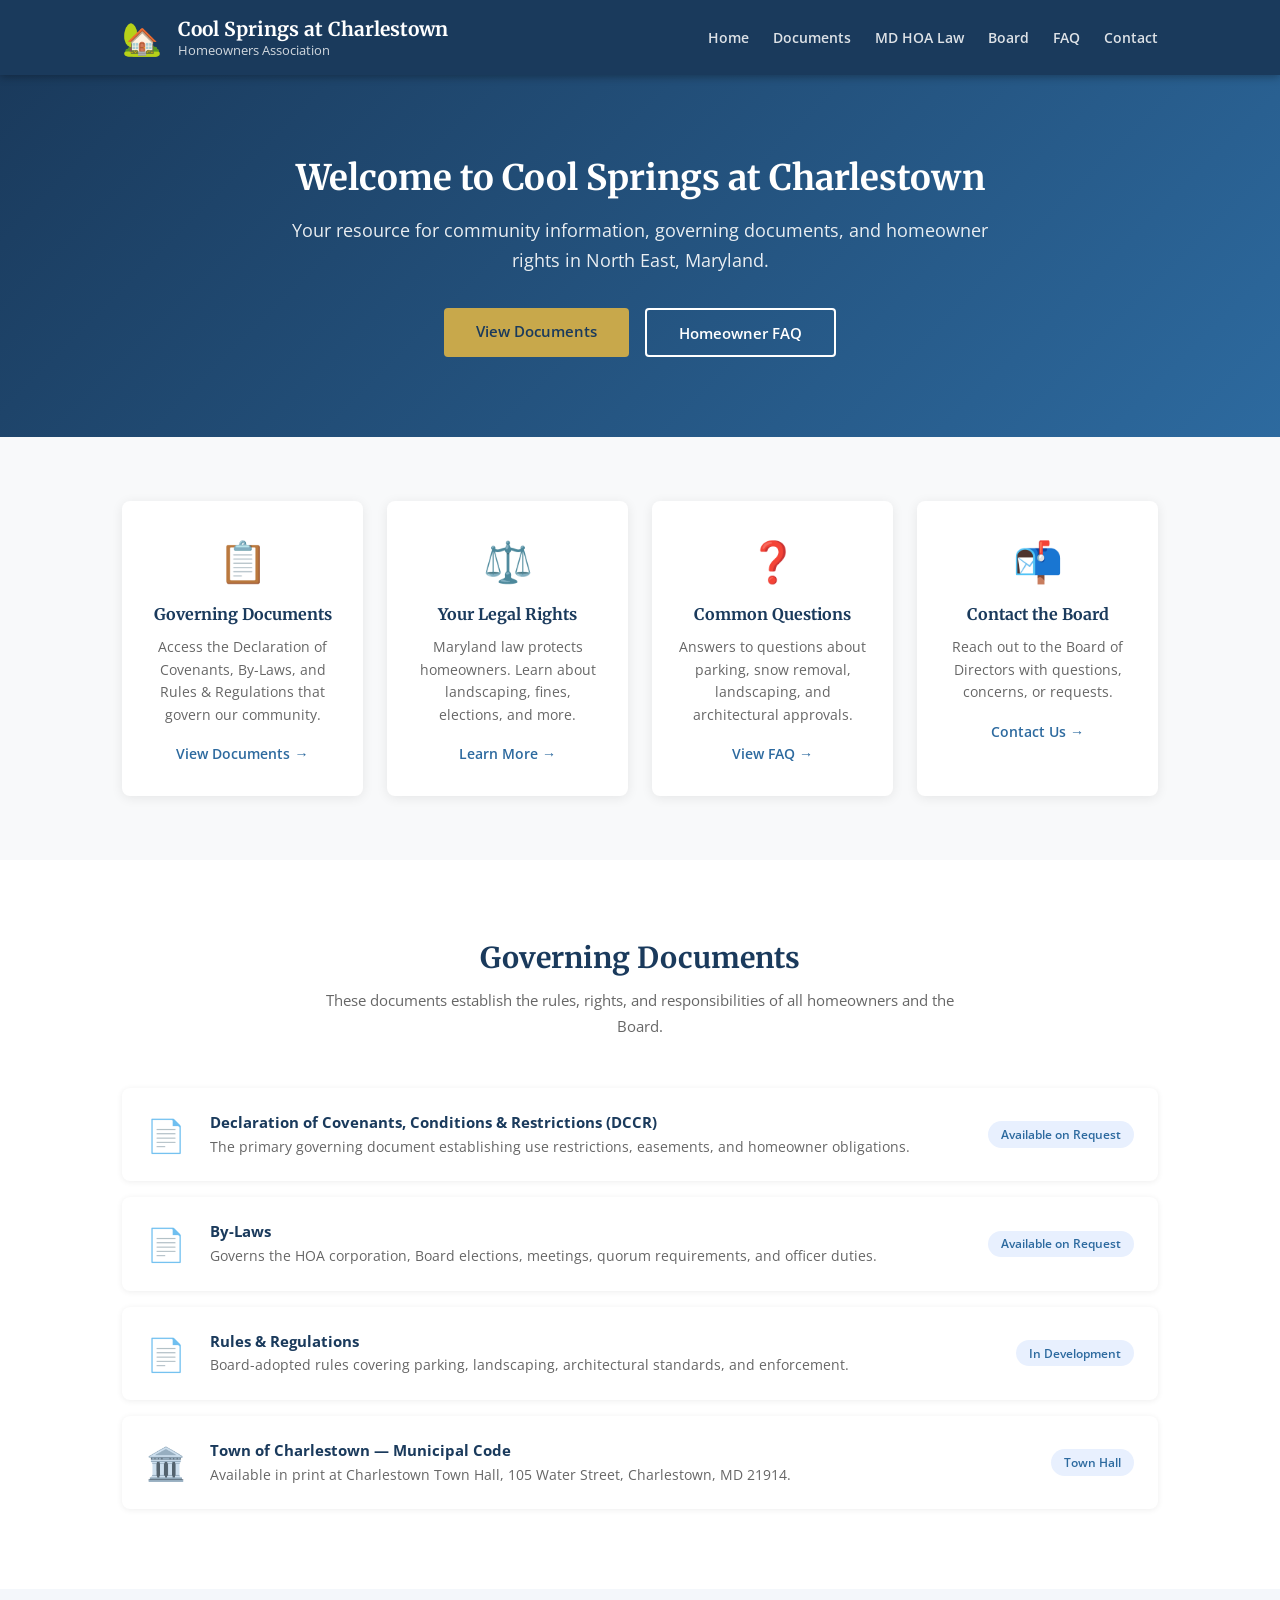
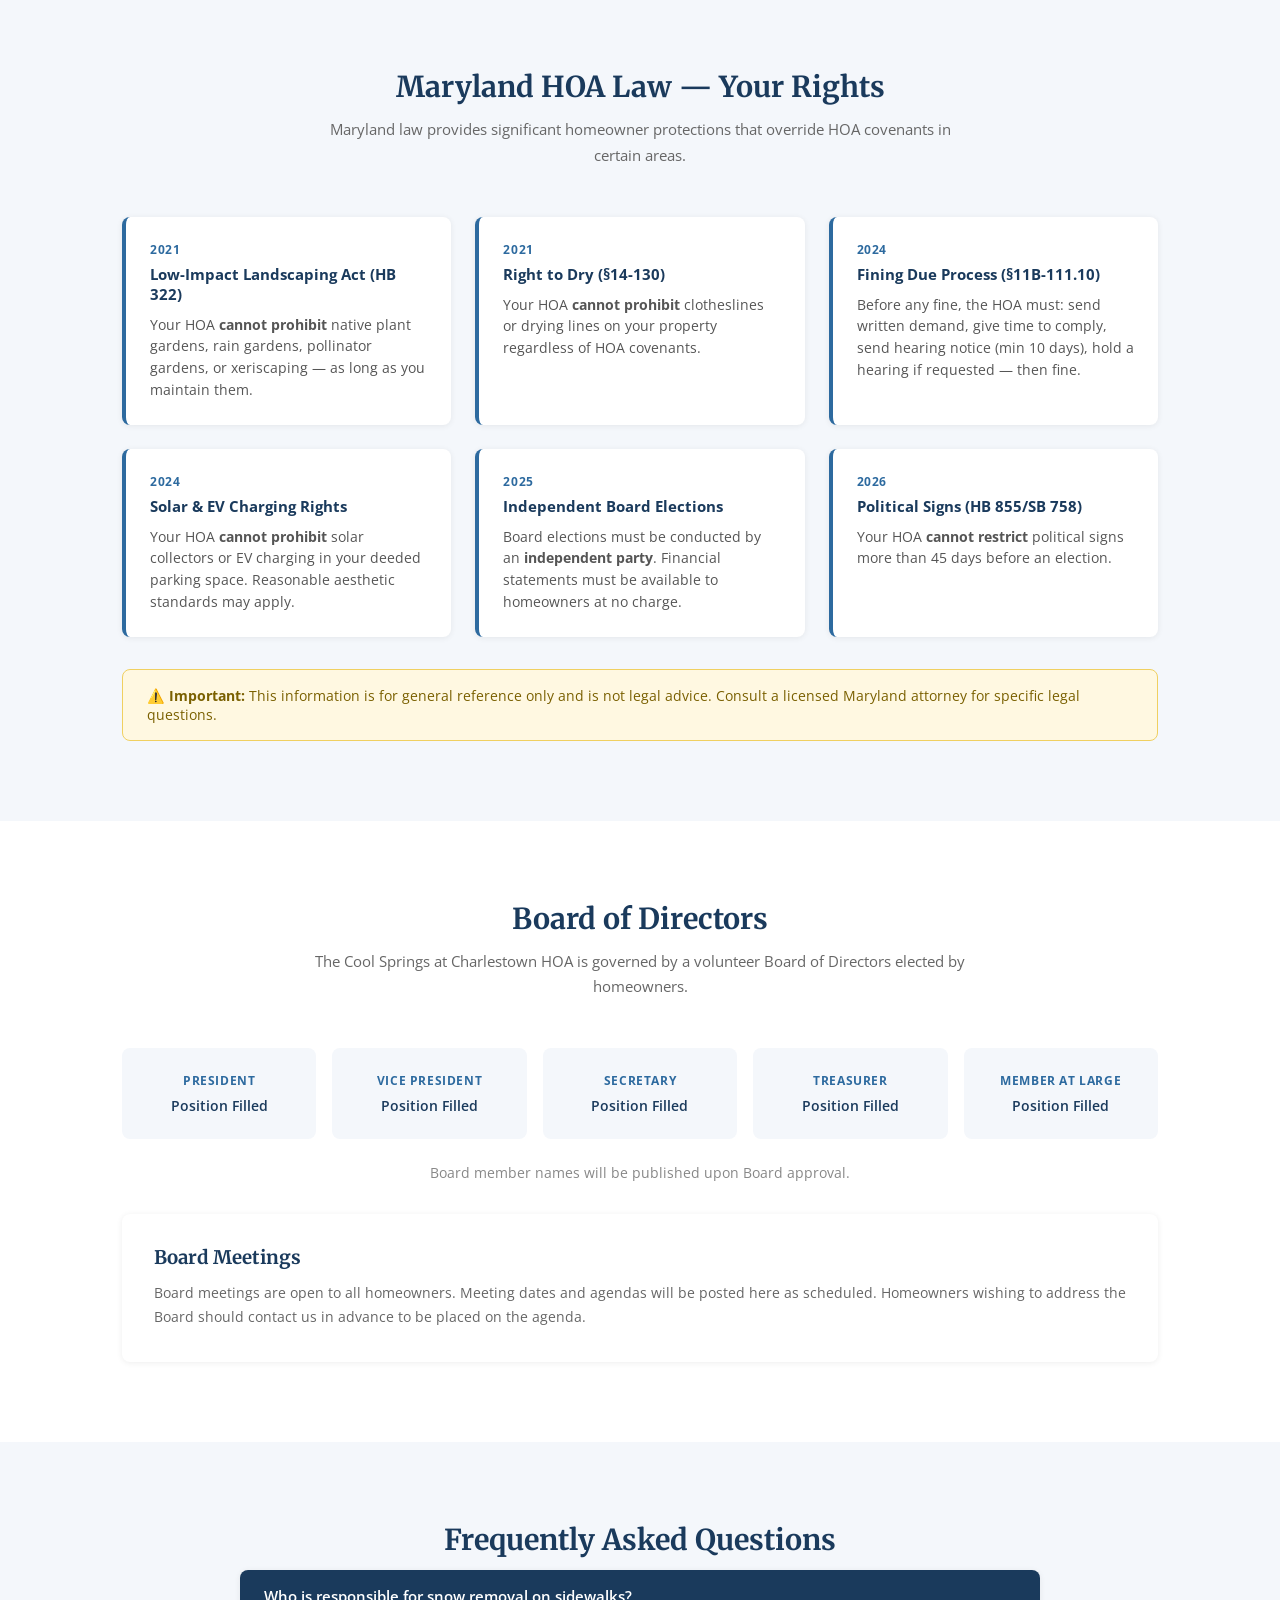
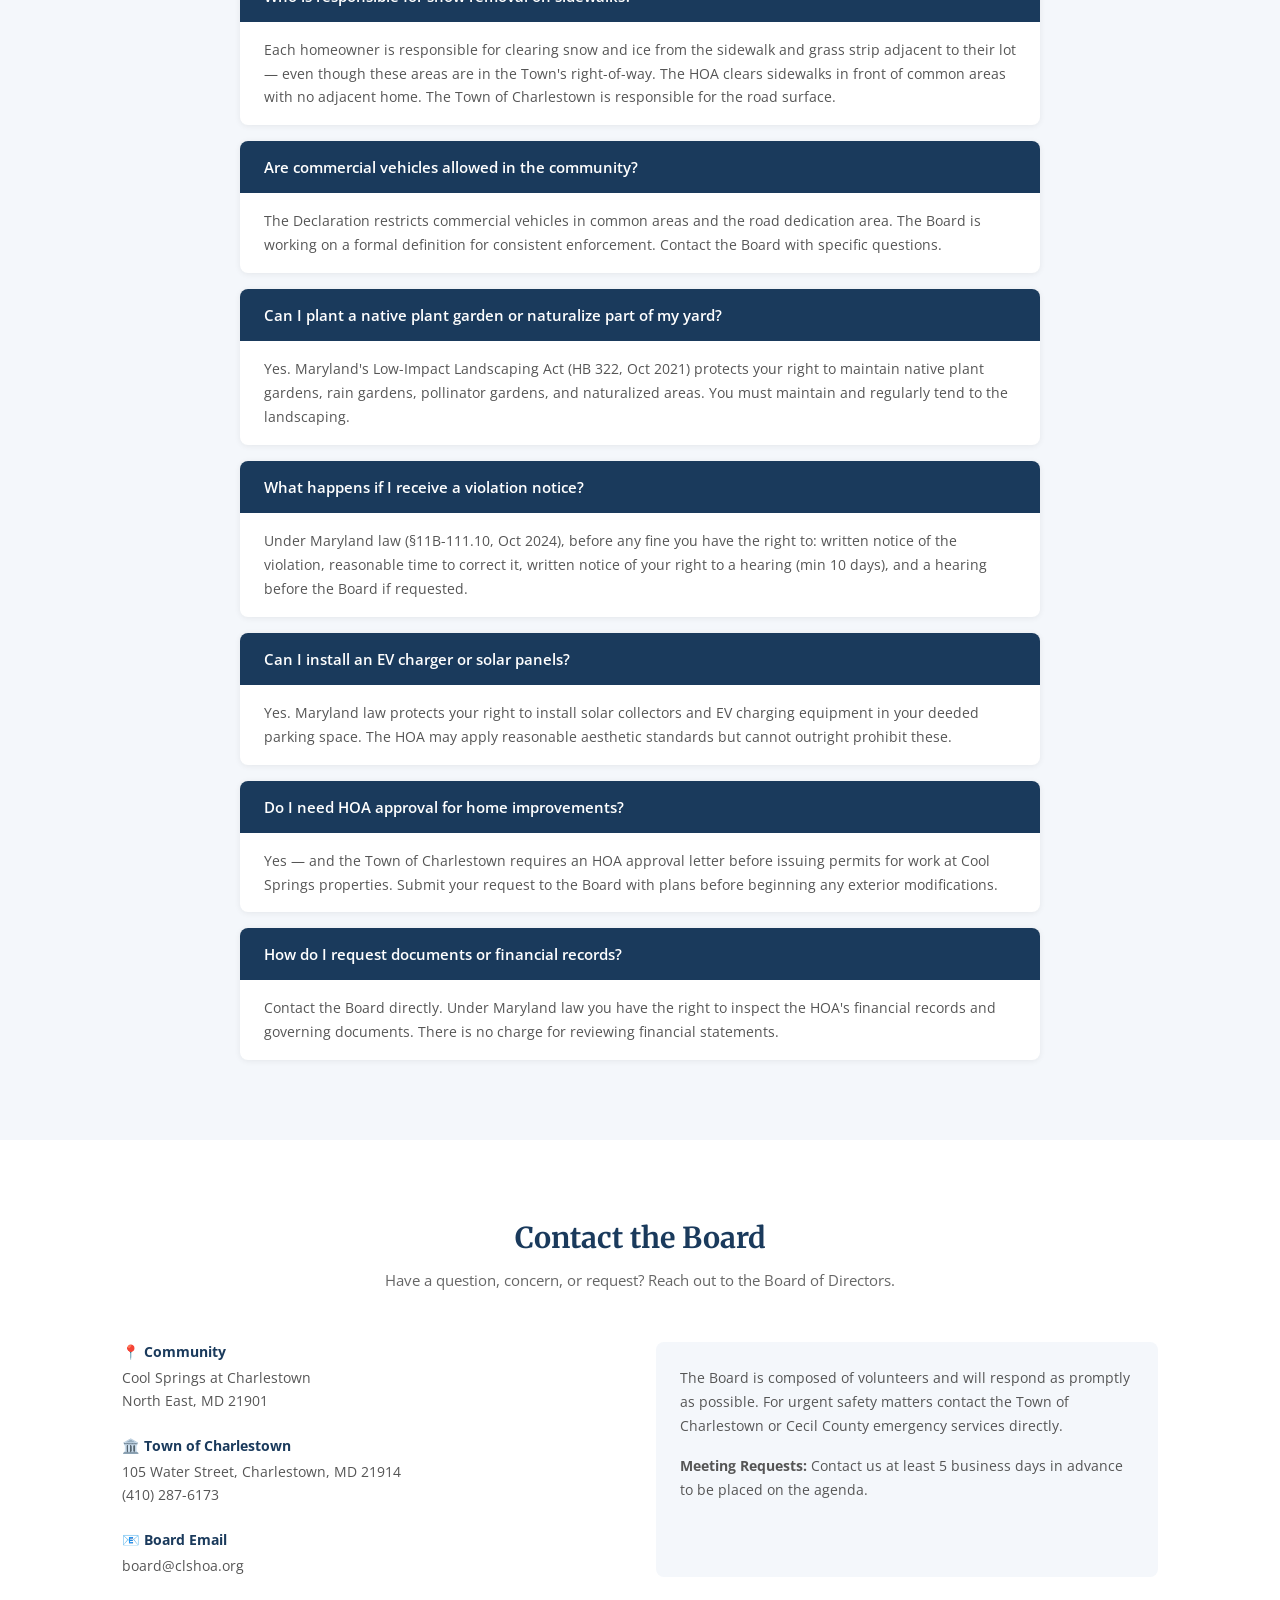
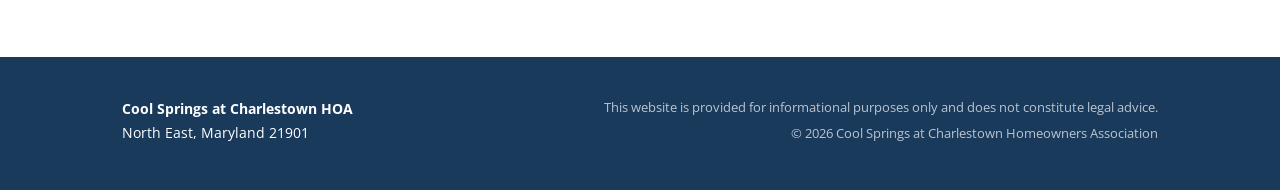
==== index.html @ 8034b33f "Initial site build — Cool Springs HOA" ====
<!DOCTYPE html>
<html lang="en">
<head>
  <meta charset="UTF-8">
  <meta name="viewport" content="width=device-width, initial-scale=1.0">
  <title>Cool Springs at Charlestown HOA</title>
  <link rel="stylesheet" href="style.css">
  <link href="https://fonts.googleapis.com/css2?family=Merriweather:wght@300;400;700&family=Open+Sans:wght@300;400;600&display=swap" rel="stylesheet">
</head>
<body>
<header>
  <div class="header-inner">
    <div class="logo-block">
      <div class="logo-icon">🏡</div>
      <div class="logo-text">
        <h1>Cool Springs at Charlestown</h1>
        <p>Homeowners Association</p>
      </div>
    </div>
    <nav>
      <a href="#home">Home</a>
      <a href="#documents">Documents</a>
      <a href="#laws">MD HOA Law</a>
      <a href="#board">Board</a>
      <a href="#faq">FAQ</a>
      <a href="#contact">Contact</a>
    </nav>
  </div>
</header>
<section class="hero" id="home">
  <div class="hero-inner">
    <h2>Welcome to Cool Springs at Charlestown</h2>
    <p>Your resource for community information, governing documents, and homeowner rights in North East, Maryland.</p>
    <div class="hero-buttons">
      <a href="#documents" class="btn btn-primary">View Documents</a>
      <a href="#faq" class="btn btn-secondary">Homeowner FAQ</a>
    </div>
  </div>
</section>
<section class="cards-section">
  <div class="container">
    <div class="cards-grid">
      <div class="card">
        <div class="card-icon">📋</div>
        <h3>Governing Documents</h3>
        <p>Access the Declaration of Covenants, By-Laws, and Rules &amp; Regulations that govern our community.</p>
        <a href="#documents" class="card-link">View Documents →</a>
      </div>
      <div class="card">
        <div class="card-icon">⚖️</div>
        <h3>Your Legal Rights</h3>
        <p>Maryland law protects homeowners. Learn about landscaping, fines, elections, and more.</p>
        <a href="#laws" class="card-link">Learn More →</a>
      </div>
      <div class="card">
        <div class="card-icon">❓</div>
        <h3>Common Questions</h3>
        <p>Answers to questions about parking, snow removal, landscaping, and architectural approvals.</p>
        <a href="#faq" class="card-link">View FAQ →</a>
      </div>
      <div class="card">
        <div class="card-icon">📬</div>
        <h3>Contact the Board</h3>
        <p>Reach out to the Board of Directors with questions, concerns, or requests.</p>
        <a href="#contact" class="card-link">Contact Us →</a>
      </div>
    </div>
  </div>
</section>
<section class="section" id="documents">
  <div class="container">
    <h2 class="section-title">Governing Documents</h2>
    <p class="section-sub">These documents establish the rules, rights, and responsibilities of all homeowners and the Board.</p>
    <div class="doc-list">
      <div class="doc-item">
        <div class="doc-icon">📄</div>
        <div class="doc-info">
          <h4>Declaration of Covenants, Conditions &amp; Restrictions (DCCR)</h4>
          <p>The primary governing document establishing use restrictions, easements, and homeowner obligations.</p>
        </div>
        <span class="doc-badge">Available on Request</span>
      </div>
      <div class="doc-item">
        <div class="doc-icon">📄</div>
        <div class="doc-info">
          <h4>By-Laws</h4>
          <p>Governs the HOA corporation, Board elections, meetings, quorum requirements, and officer duties.</p>
        </div>
        <span class="doc-badge">Available on Request</span>
      </div>
      <div class="doc-item">
        <div class="doc-icon">📄</div>
        <div class="doc-info">
          <h4>Rules &amp; Regulations</h4>
          <p>Board-adopted rules covering parking, landscaping, architectural standards, and enforcement.</p>
        </div>
        <span class="doc-badge">In Development</span>
      </div>
      <div class="doc-item">
        <div class="doc-icon">🏛️</div>
        <div class="doc-info">
          <h4>Town of Charlestown — Municipal Code</h4>
          <p>Available in print at Charlestown Town Hall, 105 Water Street, Charlestown, MD 21914.</p>
        </div>
        <span class="doc-badge">Town Hall</span>
      </div>
    </div>
  </div>
</section>
<section class="section section-alt" id="laws">
  <div class="container">
    <h2 class="section-title">Maryland HOA Law — Your Rights</h2>
    <p class="section-sub">Maryland law provides significant homeowner protections that override HOA covenants in certain areas.</p>
    <div class="law-grid">
      <div class="law-card"><div class="law-year">2021</div><h4>Low-Impact Landscaping Act (HB 322)</h4><p>Your HOA <strong>cannot prohibit</strong> native plant gardens, rain gardens, pollinator gardens, or xeriscaping — as long as you maintain them.</p></div>
      <div class="law-card"><div class="law-year">2021</div><h4>Right to Dry (§14-130)</h4><p>Your HOA <strong>cannot prohibit</strong> clotheslines or drying lines on your property regardless of HOA covenants.</p></div>
      <div class="law-card"><div class="law-year">2024</div><h4>Fining Due Process (§11B-111.10)</h4><p>Before any fine, the HOA must: send written demand, give time to comply, send hearing notice (min 10 days), hold a hearing if requested — then fine.</p></div>
      <div class="law-card"><div class="law-year">2024</div><h4>Solar &amp; EV Charging Rights</h4><p>Your HOA <strong>cannot prohibit</strong> solar collectors or EV charging in your deeded parking space. Reasonable aesthetic standards may apply.</p></div>
      <div class="law-card"><div class="law-year">2025</div><h4>Independent Board Elections</h4><p>Board elections must be conducted by an <strong>independent party</strong>. Financial statements must be available to homeowners at no charge.</p></div>
      <div class="law-card"><div class="law-year">2026</div><h4>Political Signs (HB 855/SB 758)</h4><p>Your HOA <strong>cannot restrict</strong> political signs more than 45 days before an election.</p></div>
    </div>
    <div class="law-notice"><strong>⚠️ Important:</strong> This information is for general reference only and is not legal advice. Consult a licensed Maryland attorney for specific legal questions.</div>
  </div>
</section>
<section class="section" id="board">
  <div class="container">
    <h2 class="section-title">Board of Directors</h2>
    <p class="section-sub">The Cool Springs at Charlestown HOA is governed by a volunteer Board of Directors elected by homeowners.</p>
    <div class="board-grid">
      <div class="board-card"><div class="board-role">President</div><div class="board-name">Position Filled</div></div>
      <div class="board-card"><div class="board-role">Vice President</div><div class="board-name">Position Filled</div></div>
      <div class="board-card"><div class="board-role">Secretary</div><div class="board-name">Position Filled</div></div>
      <div class="board-card"><div class="board-role">Treasurer</div><div class="board-name">Position Filled</div></div>
      <div class="board-card"><div class="board-role">Member at Large</div><div class="board-name">Position Filled</div></div>
    </div>
    <p style="text-align:center;margin-top:1.5rem;color:#888;font-size:0.9rem;">Board member names will be published upon Board approval.</p>
    <div class="meetings-block">
      <h3>Board Meetings</h3>
      <p>Board meetings are open to all homeowners. Meeting dates and agendas will be posted here as scheduled. Homeowners wishing to address the Board should contact us in advance to be placed on the agenda.</p>
    </div>
  </div>
</section>
<section class="section section-alt" id="faq">
  <div class="container">
    <h2 class="section-title">Frequently Asked Questions</h2>
    <div class="faq-list">
      <div class="faq-item"><div class="faq-q">Who is responsible for snow removal on sidewalks?</div><div class="faq-a">Each homeowner is responsible for clearing snow and ice from the sidewalk and grass strip adjacent to their lot — even though these areas are in the Town's right-of-way. The HOA clears sidewalks in front of common areas with no adjacent home. The Town of Charlestown is responsible for the road surface.</div></div>
      <div class="faq-item"><div class="faq-q">Are commercial vehicles allowed in the community?</div><div class="faq-a">The Declaration restricts commercial vehicles in common areas and the road dedication area. The Board is working on a formal definition for consistent enforcement. Contact the Board with specific questions.</div></div>
      <div class="faq-item"><div class="faq-q">Can I plant a native plant garden or naturalize part of my yard?</div><div class="faq-a">Yes. Maryland's Low-Impact Landscaping Act (HB 322, Oct 2021) protects your right to maintain native plant gardens, rain gardens, pollinator gardens, and naturalized areas. You must maintain and regularly tend to the landscaping.</div></div>
      <div class="faq-item"><div class="faq-q">What happens if I receive a violation notice?</div><div class="faq-a">Under Maryland law (§11B-111.10, Oct 2024), before any fine you have the right to: written notice of the violation, reasonable time to correct it, written notice of your right to a hearing (min 10 days), and a hearing before the Board if requested.</div></div>
      <div class="faq-item"><div class="faq-q">Can I install an EV charger or solar panels?</div><div class="faq-a">Yes. Maryland law protects your right to install solar collectors and EV charging equipment in your deeded parking space. The HOA may apply reasonable aesthetic standards but cannot outright prohibit these.</div></div>
      <div class="faq-item"><div class="faq-q">Do I need HOA approval for home improvements?</div><div class="faq-a">Yes — and the Town of Charlestown requires an HOA approval letter before issuing permits for work at Cool Springs properties. Submit your request to the Board with plans before beginning any exterior modifications.</div></div>
      <div class="faq-item"><div class="faq-q">How do I request documents or financial records?</div><div class="faq-a">Contact the Board directly. Under Maryland law you have the right to inspect the HOA's financial records and governing documents. There is no charge for reviewing financial statements.</div></div>
    </div>
  </div>
</section>
<section class="section" id="contact">
  <div class="container">
    <h2 class="section-title">Contact the Board</h2>
    <p class="section-sub">Have a question, concern, or request? Reach out to the Board of Directors.</p>
    <div class="contact-block">
      <div class="contact-info">
        <div class="contact-item"><span class="contact-label">📍 Community</span><span>Cool Springs at Charlestown<br>North East, MD 21901</span></div>
        <div class="contact-item"><span class="contact-label">🏛️ Town of Charlestown</span><span>105 Water Street, Charlestown, MD 21914<br>(410) 287-6173</span></div>
        <div class="contact-item"><span class="contact-label">📧 Board Email</span><span>board@clshoa.org</span></div>
      </div>
      <div class="contact-notice">
        <p>The Board is composed of volunteers and will respond as promptly as possible. For urgent safety matters contact the Town of Charlestown or Cecil County emergency services directly.</p>
        <p style="margin-top:1rem;"><strong>Meeting Requests:</strong> Contact us at least 5 business days in advance to be placed on the agenda.</p>
      </div>
    </div>
  </div>
</section>
<footer>
  <div class="container">
    <div class="footer-inner">
      <div class="footer-left"><strong>Cool Springs at Charlestown HOA</strong><br>North East, Maryland 21901</div>
      <div class="footer-right">
        <p>This website is provided for informational purposes only and does not constitute legal advice.</p>
        <p>© 2026 Cool Springs at Charlestown Homeowners Association</p>
      </div>
    </div>
  </div>
</footer>
</body>
</html>
---- style.css ----
*,*::before,*::after{box-sizing:border-box;margin:0;padding:0}
body{font-family:'Open Sans',sans-serif;color:#333;background:#fff}
.container{max-width:1100px;margin:0 auto;padding:0 2rem}
header{background:#1a3a5c;color:white;padding:1rem 0;position:sticky;top:0;z-index:100;box-shadow:0 2px 8px rgba(0,0,0,.3)}
.header-inner{max-width:1100px;margin:0 auto;padding:0 2rem;display:flex;align-items:center;justify-content:space-between;flex-wrap:wrap;gap:1rem}
.logo-block{display:flex;align-items:center;gap:1rem}
.logo-icon{font-size:2rem}
.logo-text h1{font-family:'Merriweather',serif;font-size:1.2rem;font-weight:700}
.logo-text p{font-size:.8rem;opacity:.8}
nav{display:flex;gap:1.5rem;flex-wrap:wrap}
nav a{color:white;text-decoration:none;font-size:.9rem;font-weight:600;opacity:.85;transition:opacity .2s}
nav a:hover{opacity:1}
.hero{background:linear-gradient(135deg,#1a3a5c 0%,#2d6a9f 100%);color:white;padding:5rem 2rem;text-align:center}
.hero-inner{max-width:700px;margin:0 auto}
.hero h2{font-family:'Merriweather',serif;font-size:2.2rem;margin-bottom:1rem}
.hero p{font-size:1.1rem;opacity:.9;margin-bottom:2rem;line-height:1.7}
.hero-buttons{display:flex;gap:1rem;justify-content:center;flex-wrap:wrap}
.btn{padding:.8rem 2rem;border-radius:4px;font-weight:600;text-decoration:none;font-size:.95rem;transition:all .2s}
.btn-primary{background:#c8a84b;color:#1a3a5c}
.btn-primary:hover{background:#d4b85a}
.btn-secondary{background:transparent;color:white;border:2px solid white}
.btn-secondary:hover{background:rgba(255,255,255,.1)}
.cards-section{padding:4rem 0;background:#f8f9fa}
.cards-grid{display:grid;grid-template-columns:repeat(auto-fit,minmax(220px,1fr));gap:1.5rem}
.card{background:white;border-radius:8px;padding:2rem 1.5rem;text-align:center;box-shadow:0 2px 12px rgba(0,0,0,.08);transition:transform .2s}
.card:hover{transform:translateY(-4px)}
.card-icon{font-size:2.5rem;margin-bottom:1rem}
.card h3{font-family:'Merriweather',serif;font-size:1rem;margin-bottom:.75rem;color:#1a3a5c}
.card p{font-size:.88rem;color:#666;line-height:1.6;margin-bottom:1rem}
.card-link{color:#2d6a9f;font-size:.88rem;font-weight:600;text-decoration:none}
.card-link:hover{text-decoration:underline}
.section{padding:5rem 0}
.section-alt{background:#f4f7fb}
.section-title{font-family:'Merriweather',serif;font-size:1.8rem;color:#1a3a5c;text-align:center;margin-bottom:.75rem}
.section-sub{text-align:center;color:#666;max-width:650px;margin:0 auto 3rem;line-height:1.7;font-size:.95rem}
.doc-list{display:flex;flex-direction:column;gap:1rem}
.doc-item{background:white;border-radius:8px;padding:1.5rem;display:flex;align-items:center;gap:1.5rem;box-shadow:0 1px 6px rgba(0,0,0,.07);flex-wrap:wrap}
.doc-icon{font-size:2rem;flex-shrink:0}
.doc-info{flex:1;min-width:200px}
.doc-info h4{color:#1a3a5c;font-size:.95rem;margin-bottom:.3rem}
.doc-info p{color:#666;font-size:.85rem;line-height:1.5}
.doc-badge{background:#e8f0fe;color:#2d6a9f;font-size:.78rem;font-weight:600;padding:.3rem .8rem;border-radius:20px;white-space:nowrap}
.law-grid{display:grid;grid-template-columns:repeat(auto-fit,minmax(280px,1fr));gap:1.5rem;margin-bottom:2rem}
.law-card{background:white;border-radius:8px;padding:1.5rem;box-shadow:0 1px 6px rgba(0,0,0,.07);border-left:4px solid #2d6a9f}
.law-year{font-size:.75rem;font-weight:700;color:#2d6a9f;text-transform:uppercase;letter-spacing:.05em;margin-bottom:.4rem}
.law-card h4{color:#1a3a5c;font-size:.92rem;margin-bottom:.6rem}
.law-card p{font-size:.85rem;color:#555;line-height:1.6}
.law-notice{background:#fff8e1;border:1px solid #f0d060;border-radius:8px;padding:1rem 1.5rem;font-size:.88rem;color:#7a6000}
.board-grid{display:grid;grid-template-columns:repeat(auto-fit,minmax(160px,1fr));gap:1rem;margin-bottom:1rem}
.board-card{background:#f4f7fb;border-radius:8px;padding:1.5rem 1rem;text-align:center}
.board-role{font-size:.75rem;font-weight:700;color:#2d6a9f;text-transform:uppercase;letter-spacing:.05em;margin-bottom:.4rem}
.board-name{font-size:.9rem;color:#1a3a5c;font-weight:600}
.meetings-block{background:white;border-radius:8px;padding:2rem;margin-top:2rem;box-shadow:0 1px 6px rgba(0,0,0,.07)}
.meetings-block h3{color:#1a3a5c;font-family:'Merriweather',serif;margin-bottom:.75rem}
.meetings-block p{color:#666;font-size:.9rem;line-height:1.7}
.faq-list{display:flex;flex-direction:column;gap:1rem;max-width:800px;margin:0 auto}
.faq-item{background:white;border-radius:8px;overflow:hidden;box-shadow:0 1px 6px rgba(0,0,0,.07)}
.faq-q{background:#1a3a5c;color:white;padding:1rem 1.5rem;font-weight:600;font-size:.92rem}
.faq-a{padding:1rem 1.5rem;font-size:.88rem;color:#555;line-height:1.7}
.contact-block{display:grid;grid-template-columns:1fr 1fr;gap:2rem}
.contact-info{display:flex;flex-direction:column;gap:1.5rem}
.contact-item{display:flex;flex-direction:column;gap:.3rem}
.contact-label{font-weight:700;color:#1a3a5c;font-size:.88rem}
.contact-item span:last-child{color:#555;font-size:.9rem;line-height:1.6}
.contact-notice{background:#f4f7fb;border-radius:8px;padding:1.5rem;font-size:.88rem;color:#555;line-height:1.7}
footer{background:#1a3a5c;color:white;padding:2.5rem 0}
.footer-inner{display:flex;justify-content:space-between;align-items:flex-start;flex-wrap:wrap;gap:1.5rem}
.footer-left{font-size:.9rem;line-height:1.7}
.footer-right{font-size:.8rem;opacity:.7;text-align:right;line-height:1.7}
.footer-right p{margin-bottom:.3rem}
@media(max-width:700px){.hero h2{font-size:1.5rem}.contact-block{grid-template-columns:1fr}.footer-inner{flex-direction:column}.footer-right{text-align:left}nav{gap:1rem}}
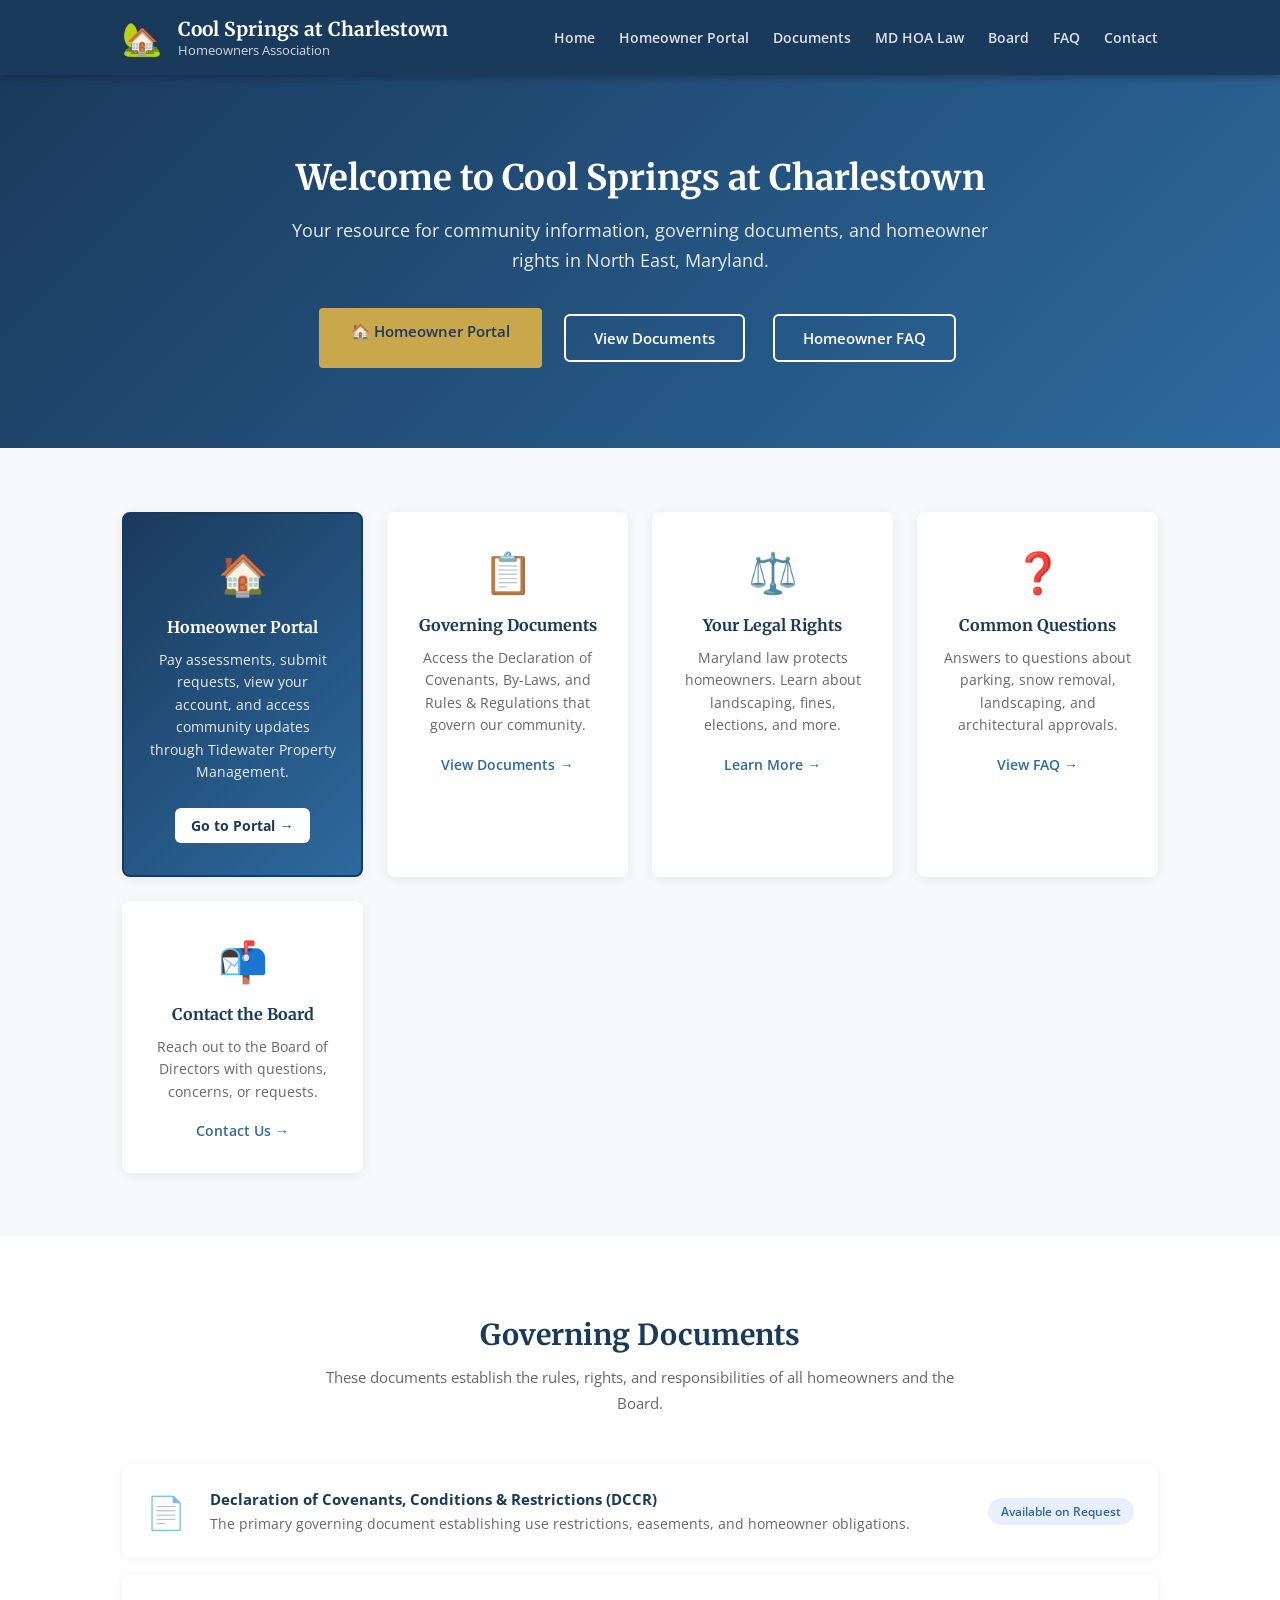
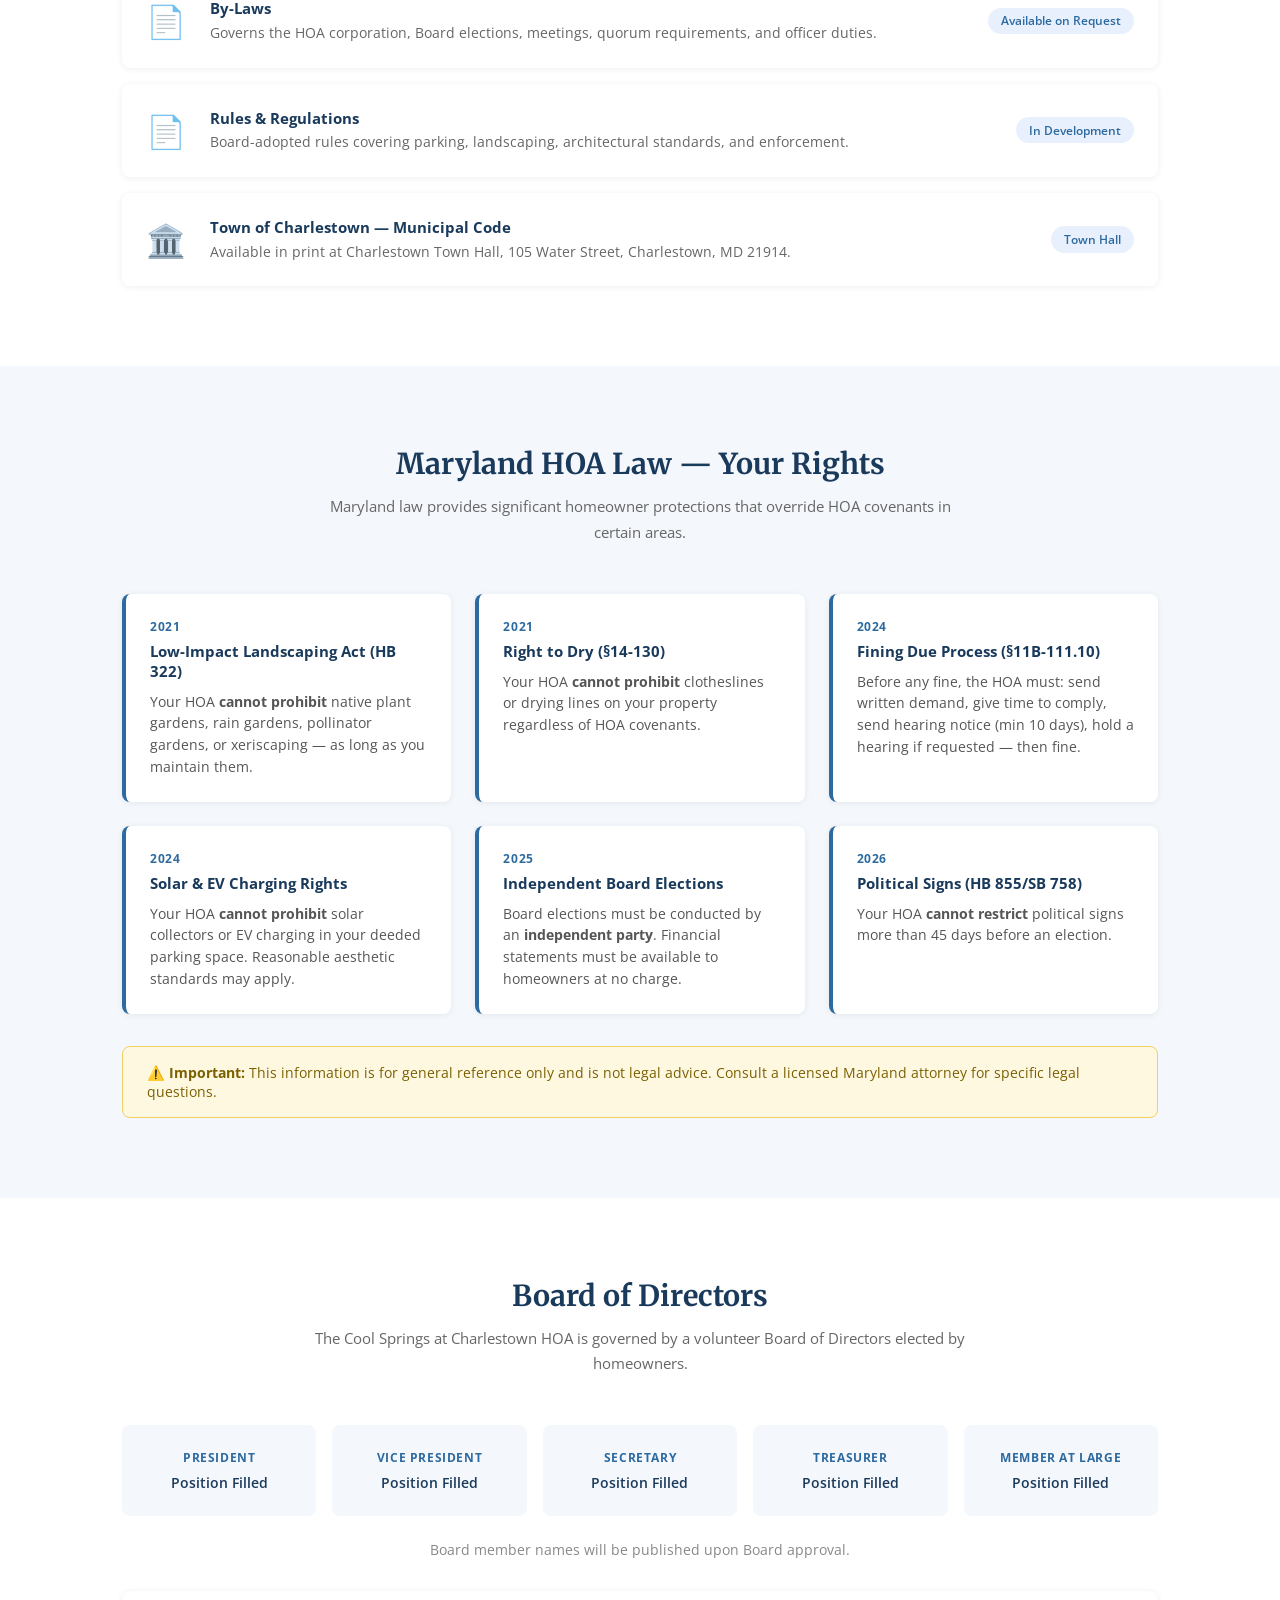
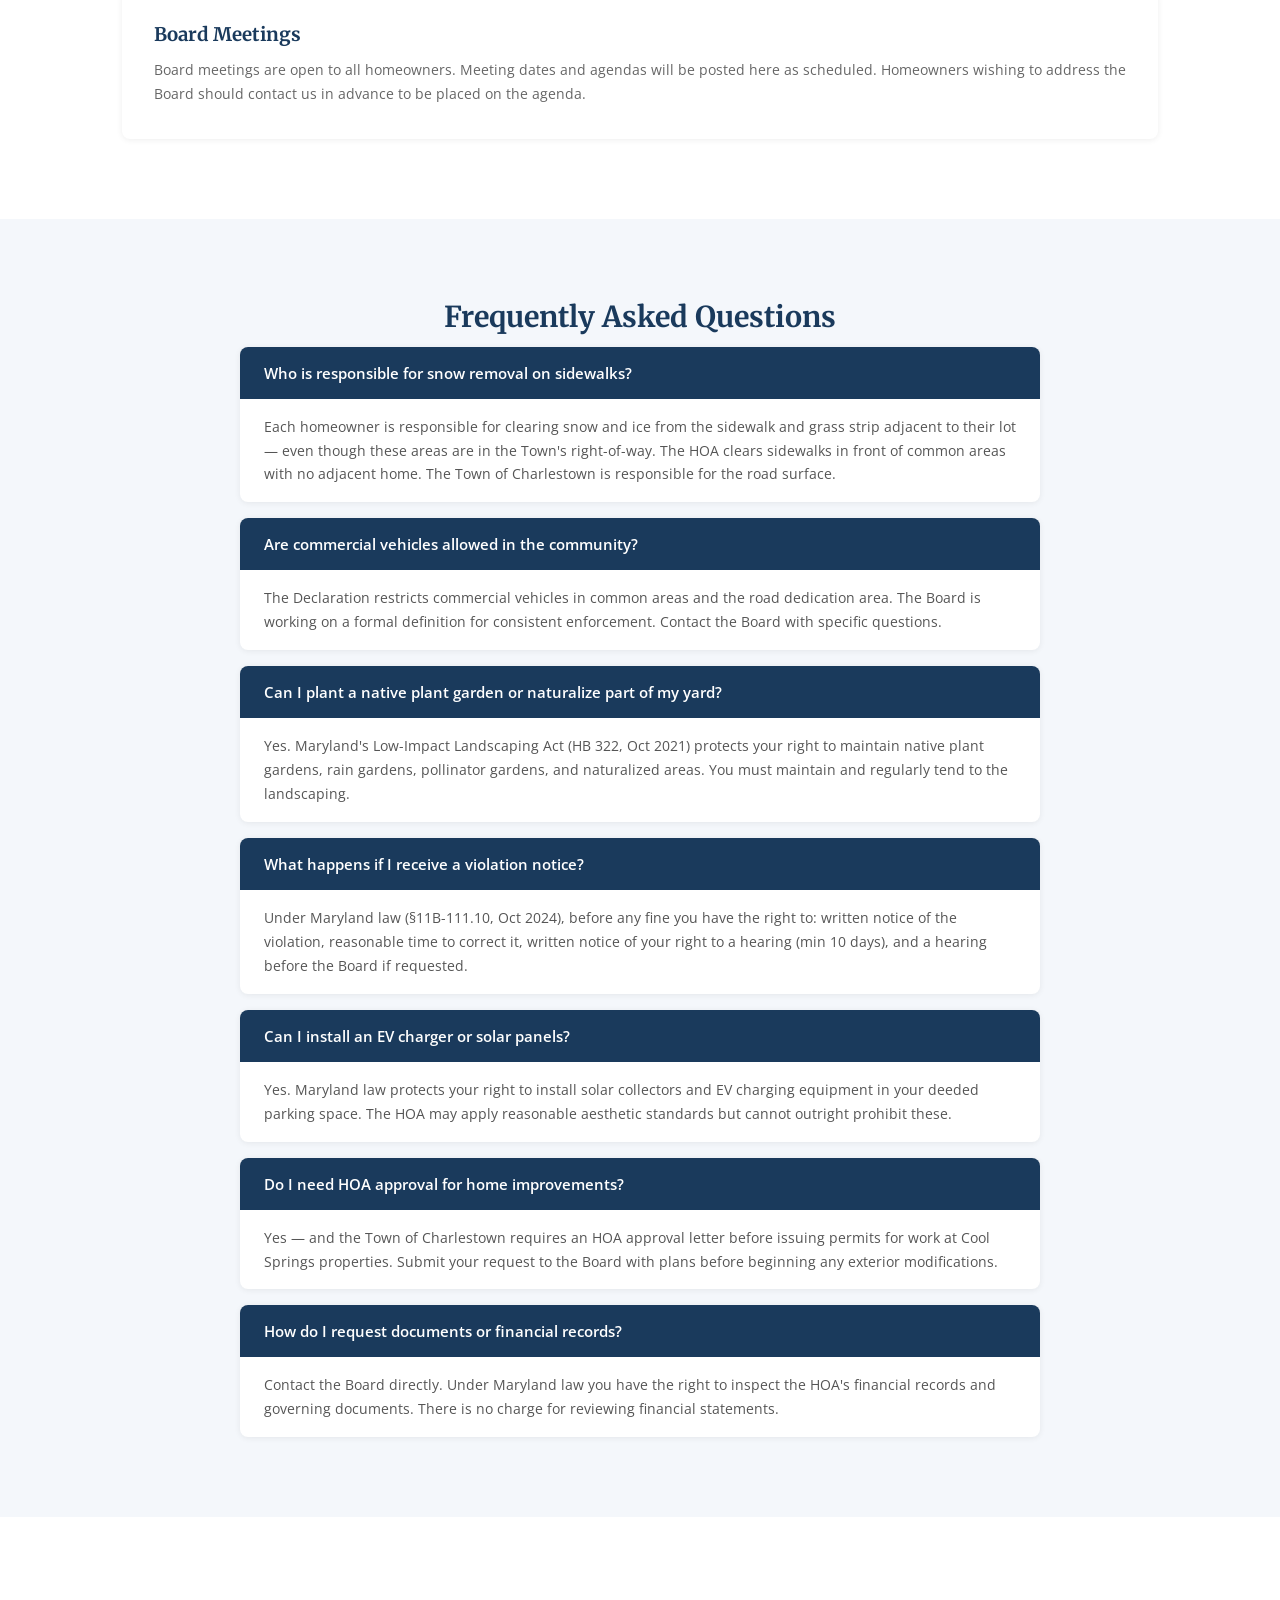
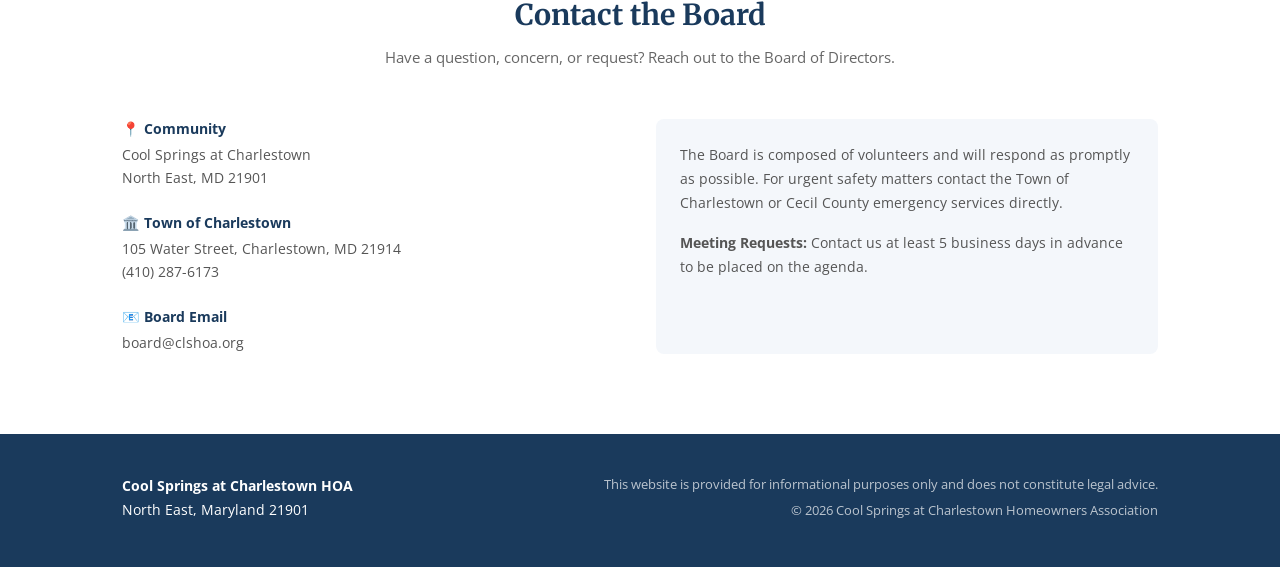
==== commit 509bc048: "Add Tidewater homeowner portal link - nav, hero button, highlight card" ====
--- a/index.html
+++ b/index.html
@@ -19,6 +19,7 @@
     </div>
     <nav>
       <a href="#home">Home</a>
+      <a href="https://tidewater.cincwebaxis.com/account/dashboard" target="_blank" rel="noopener">Homeowner Portal</a>
       <a href="#documents">Documents</a>
       <a href="#laws">MD HOA Law</a>
       <a href="#board">Board</a>
@@ -32,7 +33,8 @@
     <h2>Welcome to Cool Springs at Charlestown</h2>
     <p>Your resource for community information, governing documents, and homeowner rights in North East, Maryland.</p>
     <div class="hero-buttons">
-      <a href="#documents" class="btn btn-primary">View Documents</a>
+      <a href="https://tidewater.cincwebaxis.com/account/dashboard" class="btn btn-primary" target="_blank" rel="noopener">🏠 Homeowner Portal</a>
+      <a href="#documents" class="btn btn-secondary">View Documents</a>
       <a href="#faq" class="btn btn-secondary">Homeowner FAQ</a>
     </div>
   </div>
@@ -40,6 +42,12 @@
 <section class="cards-section">
   <div class="container">
     <div class="cards-grid">
+      <div class="card card-highlight">
+        <div class="card-icon">🏠</div>
+        <h3>Homeowner Portal</h3>
+        <p>Pay assessments, submit requests, view your account, and access community updates through Tidewater Property Management.</p>
+        <a href="https://tidewater.cincwebaxis.com/account/dashboard" class="card-link card-link-primary" target="_blank" rel="noopener">Go to Portal →</a>
+      </div>
       <div class="card">
         <div class="card-icon">📋</div>
         <h3>Governing Documents</h3>
--- a/style.css
+++ b/style.css
@@ -69,3 +69,37 @@
 .footer-right{font-size:.8rem;opacity:.7;text-align:right;line-height:1.7}
 .footer-right p{margin-bottom:.3rem}
 @media(max-width:700px){.hero h2{font-size:1.5rem}.contact-block{grid-template-columns:1fr}.footer-inner{flex-direction:column}.footer-right{text-align:left}nav{gap:1rem}}
+
+/* Homeowner Portal highlight card */
+.card-highlight {
+  border: 2px solid #1a3a5c;
+  background: linear-gradient(135deg, #1a3a5c 0%, #2d6a9f 100%);
+  color: white;
+}
+.card-highlight h3 { color: white; }
+.card-highlight p { color: rgba(255,255,255,0.9); }
+.card-link-primary {
+  background: white;
+  color: #1a3a5c !important;
+  padding: 8px 16px;
+  border-radius: 6px;
+  font-weight: 700;
+  display: inline-block;
+  margin-top: 8px;
+}
+.card-link-primary:hover {
+  background: #f0f4f8;
+  text-decoration: none;
+}
+.btn-secondary {
+  background: transparent;
+  border: 2px solid white;
+  color: white;
+  padding: 12px 28px;
+  border-radius: 6px;
+  font-weight: 600;
+  text-decoration: none;
+  margin: 6px;
+  display: inline-block;
+}
+.btn-secondary:hover { background: rgba(255,255,255,0.15); }
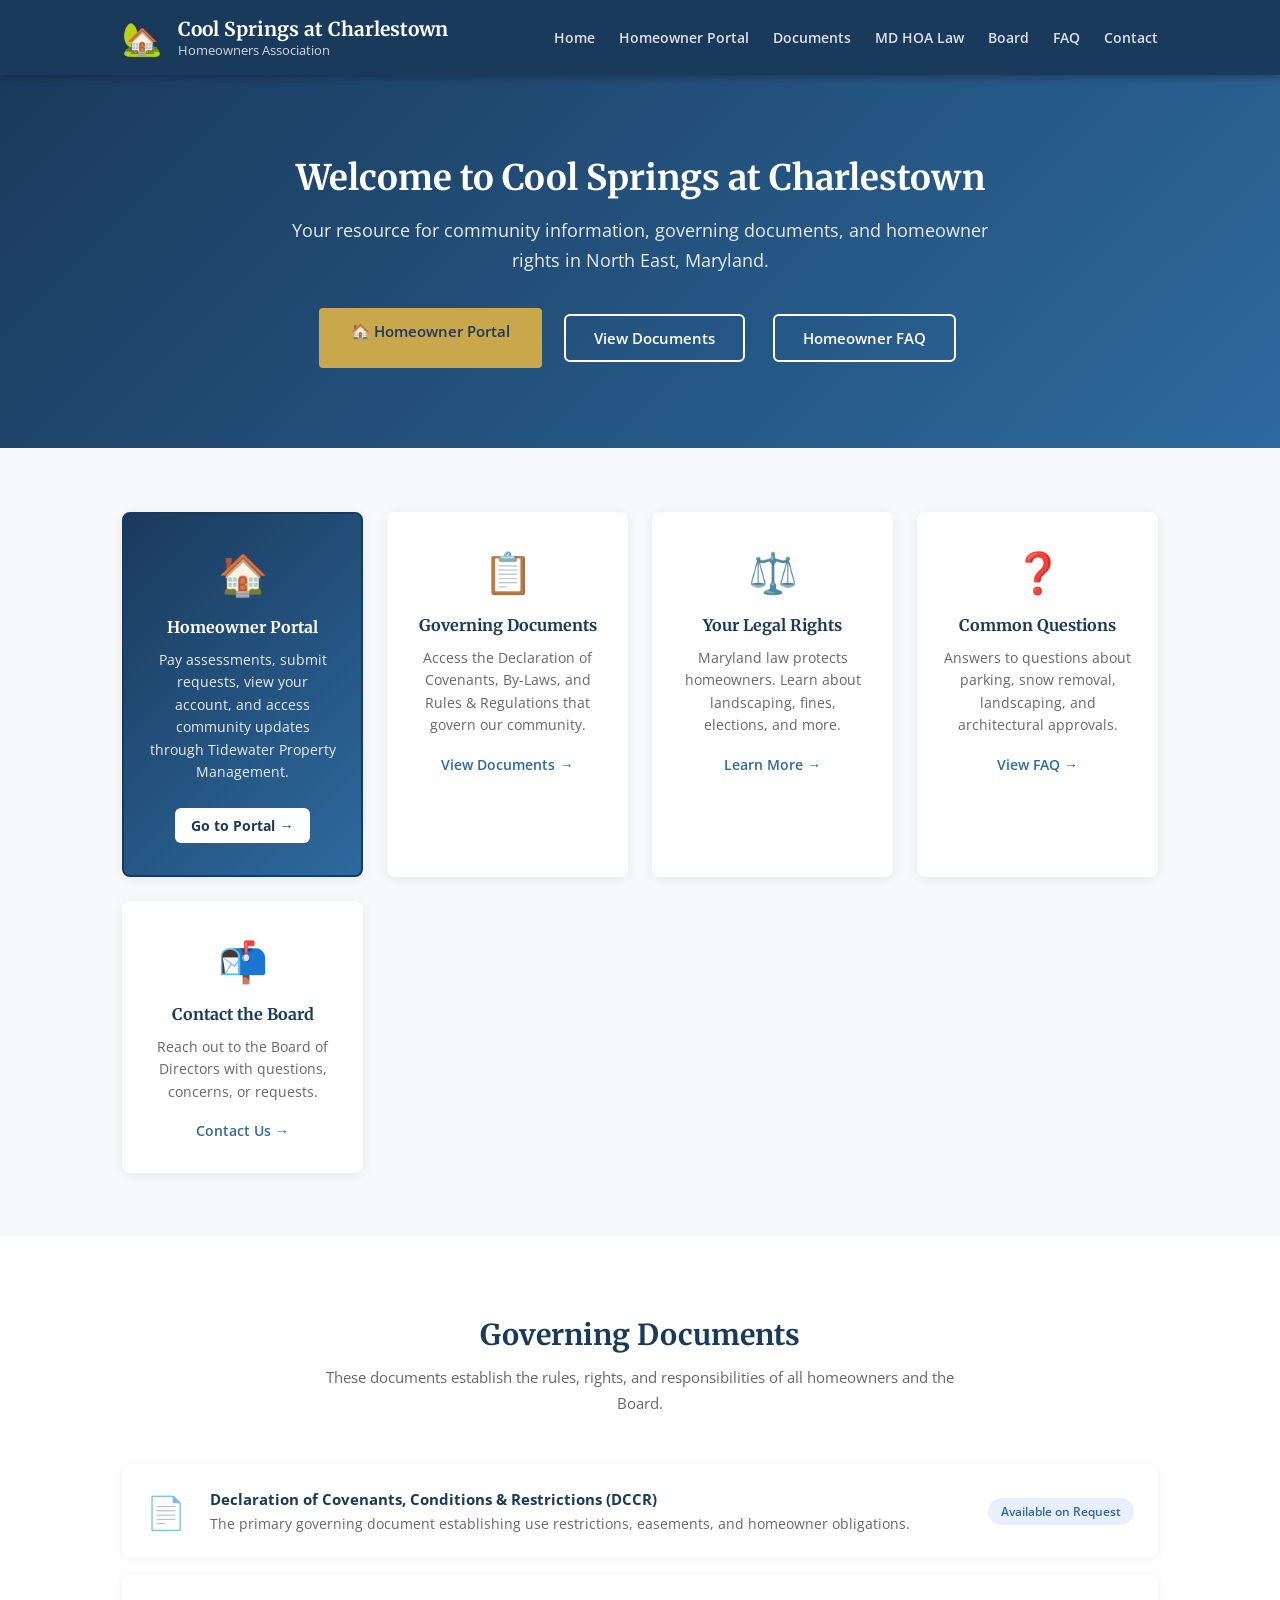
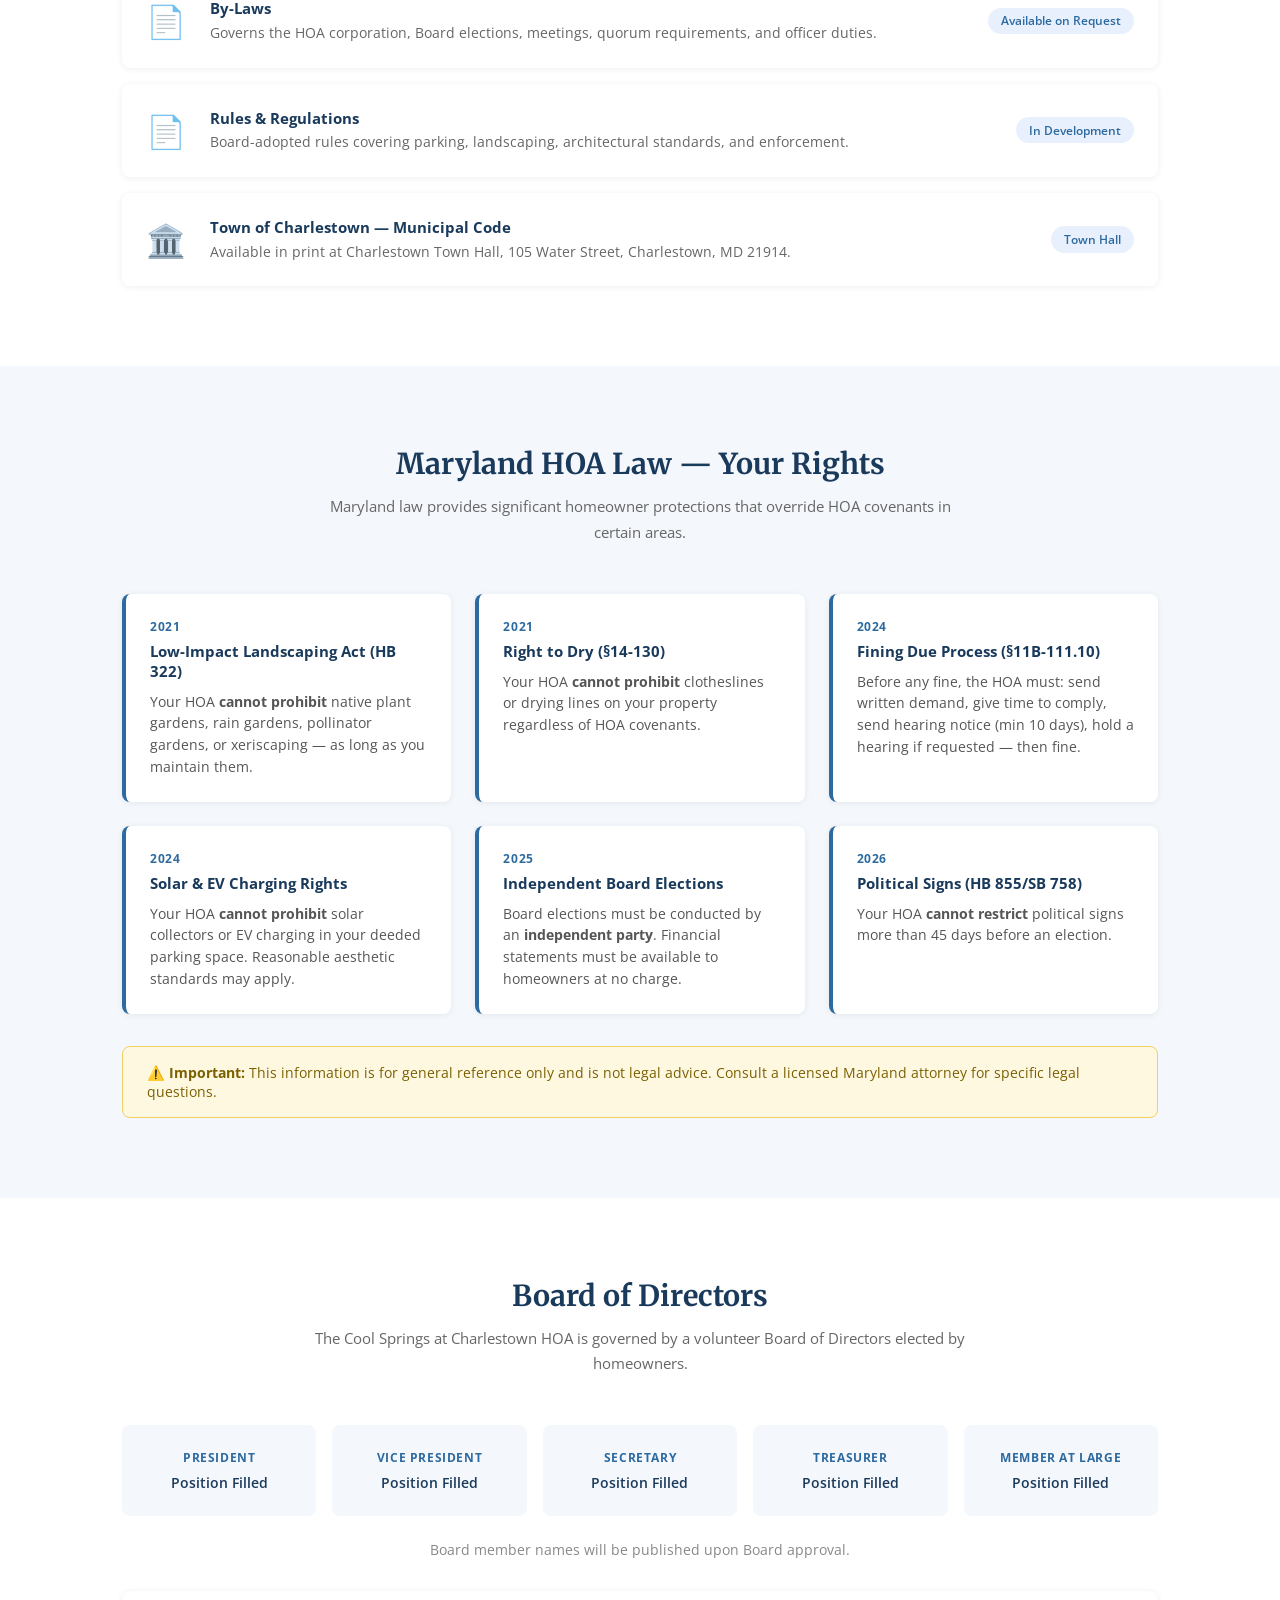
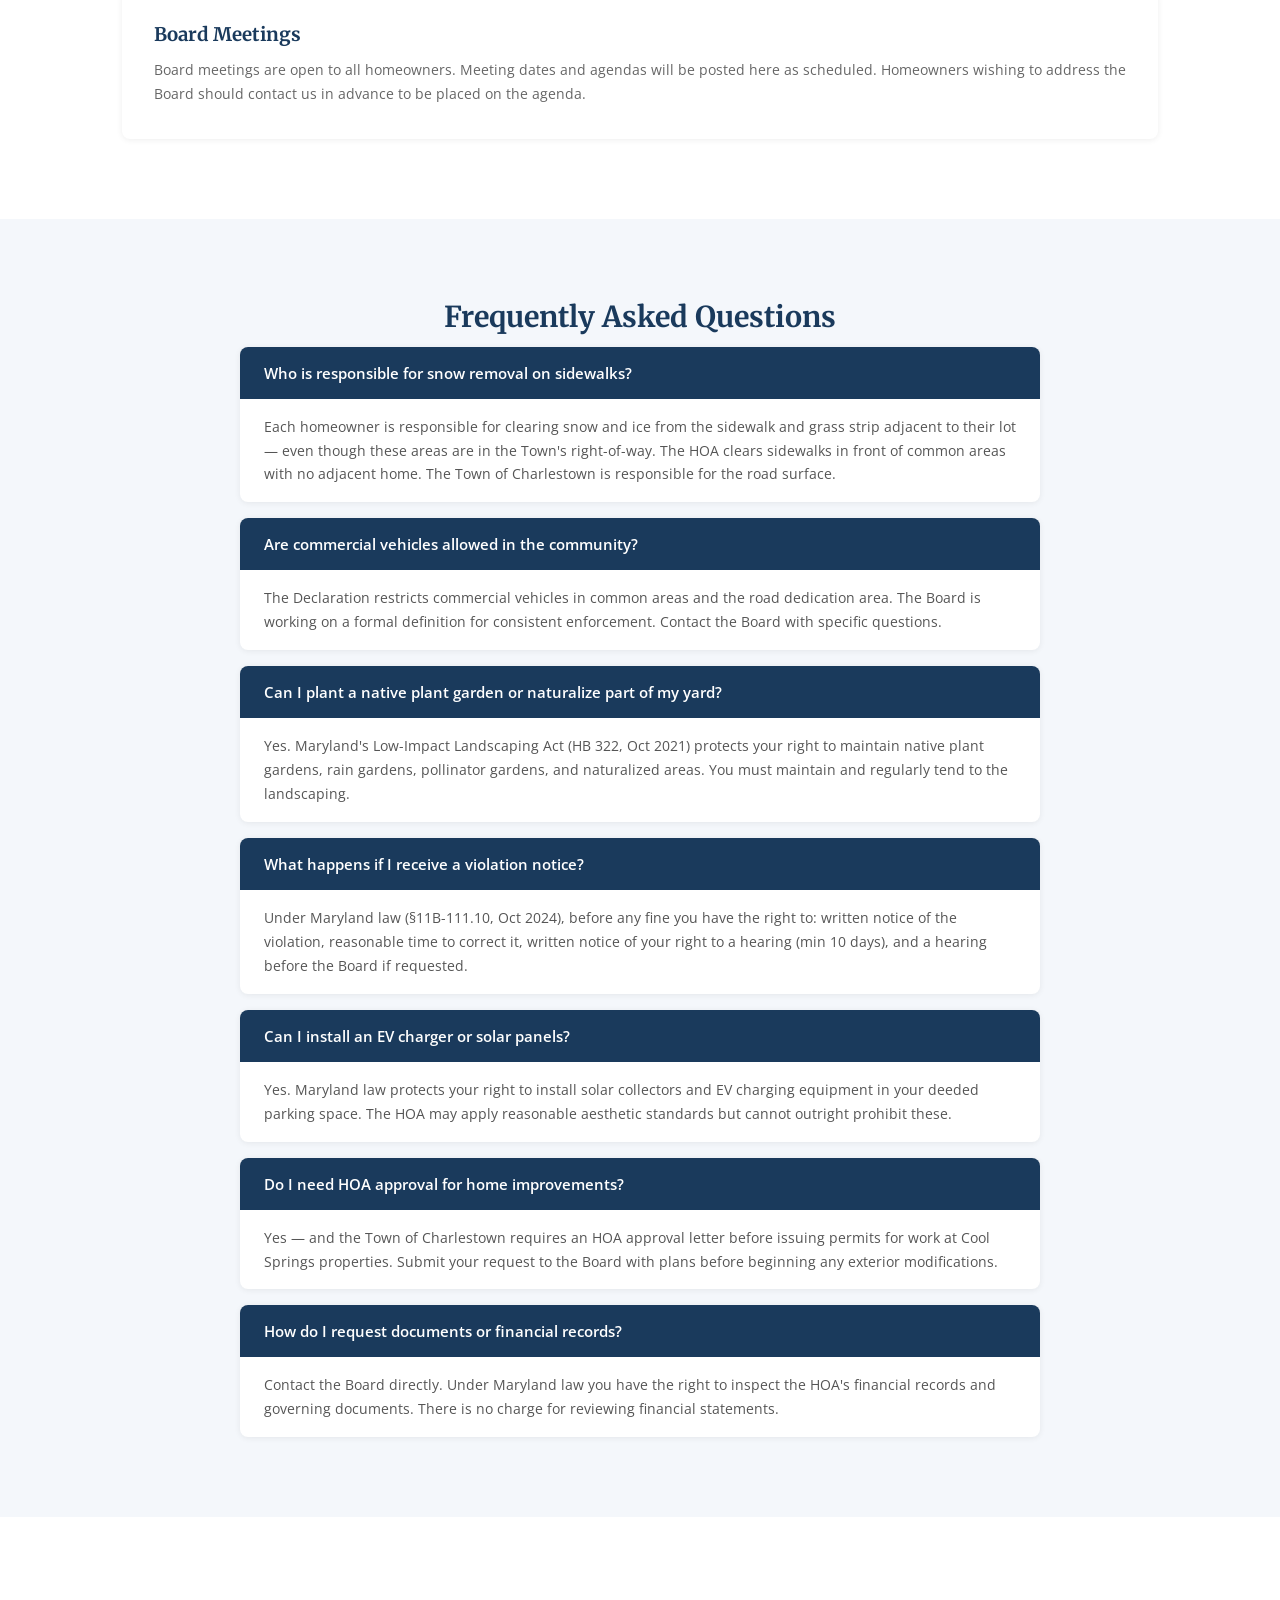
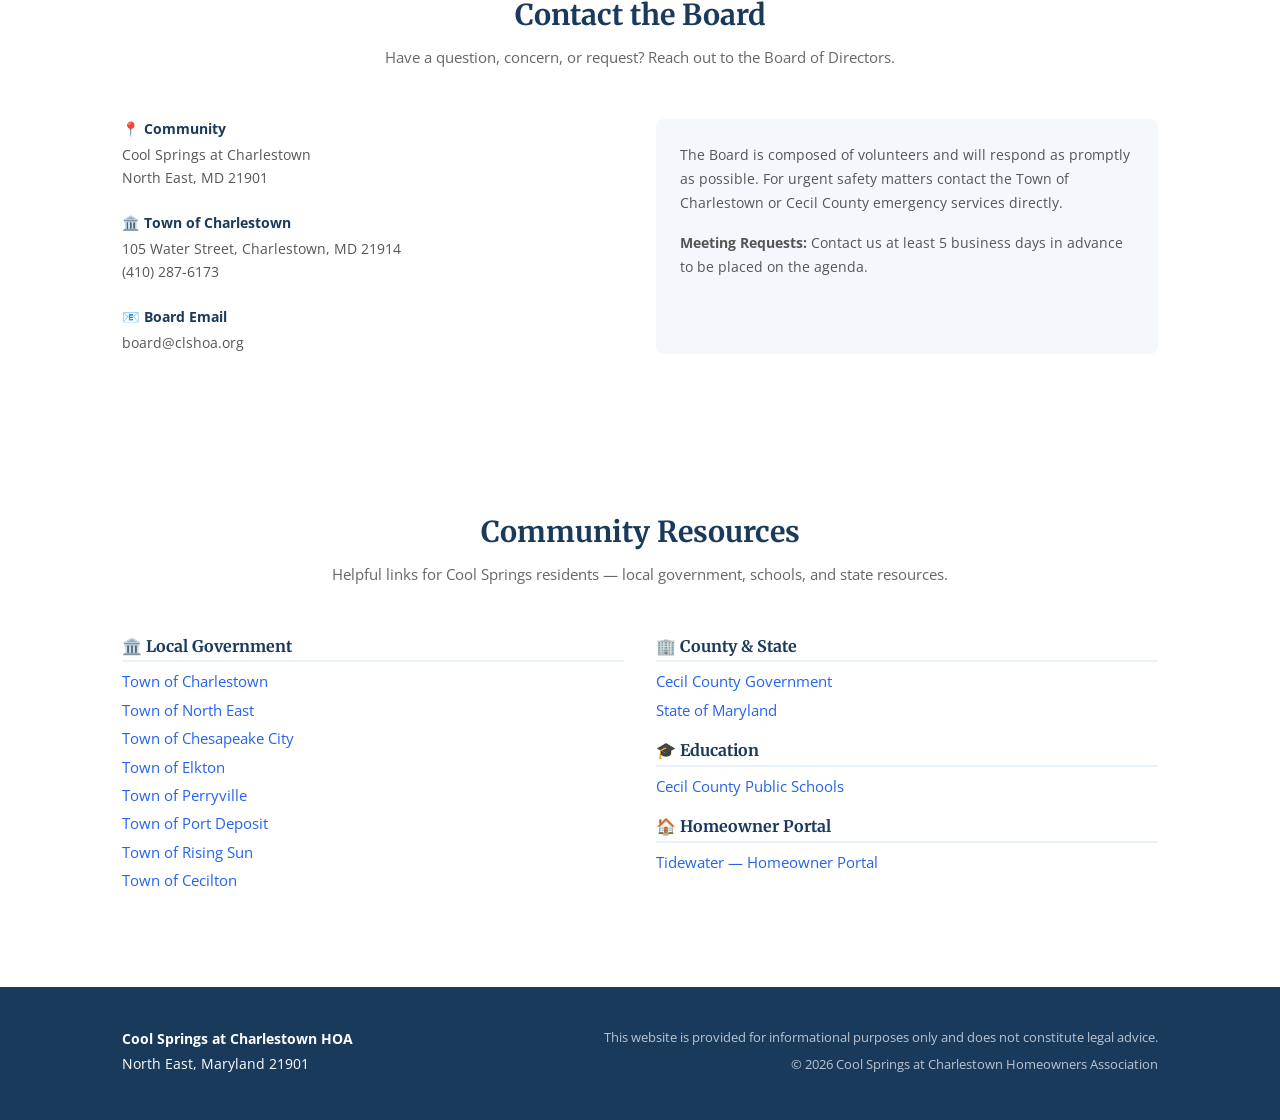
==== commit d889f8fd: "Add Community Resources section with 11 local/state/county/school links" ====
--- a/index.html
+++ b/index.html
@@ -179,6 +179,42 @@
     </div>
   </div>
 </section>
+<section class="section" id="resources">
+  <div class="container">
+    <h2 class="section-title">Community Resources</h2>
+    <p class="section-sub">Helpful links for Cool Springs residents — local government, schools, and state resources.</p>
+    <div class="resources-grid">
+      <div class="resource-group">
+        <h4>🏛️ Local Government</h4>
+        <ul class="resource-list">
+          <li><a href="https://www.charlestownmd.org" target="_blank" rel="noopener">Town of Charlestown</a></li>
+          <li><a href="https://www.northeastmd.org/" target="_blank" rel="noopener">Town of North East</a></li>
+          <li><a href="https://www.chesapeakecity-md.gov/" target="_blank" rel="noopener">Town of Chesapeake City</a></li>
+          <li><a href="https://www.elkton.org/" target="_blank" rel="noopener">Town of Elkton</a></li>
+          <li><a href="https://www.perryvillemd.org/" target="_blank" rel="noopener">Town of Perryville</a></li>
+          <li><a href="https://www.portdeposit.org/" target="_blank" rel="noopener">Town of Port Deposit</a></li>
+          <li><a href="https://www.risingsunmd.org/" target="_blank" rel="noopener">Town of Rising Sun</a></li>
+          <li><a href="https://www.ceciltonmd.gov/" target="_blank" rel="noopener">Town of Cecilton</a></li>
+        </ul>
+      </div>
+      <div class="resource-group">
+        <h4>🏢 County &amp; State</h4>
+        <ul class="resource-list">
+          <li><a href="https://www.cecilcountymd.gov" target="_blank" rel="noopener">Cecil County Government</a></li>
+          <li><a href="https://www.maryland.gov/" target="_blank" rel="noopener">State of Maryland</a></li>
+        </ul>
+        <h4>🎓 Education</h4>
+        <ul class="resource-list">
+          <li><a href="https://www.ccps.org/" target="_blank" rel="noopener">Cecil County Public Schools</a></li>
+        </ul>
+        <h4>🏠 Homeowner Portal</h4>
+        <ul class="resource-list">
+          <li><a href="https://tidewater.cincwebaxis.com/account/dashboard" target="_blank" rel="noopener">Tidewater — Homeowner Portal</a></li>
+        </ul>
+      </div>
+    </div>
+  </div>
+</section>
 <footer>
   <div class="container">
     <div class="footer-inner">
--- a/style.css
+++ b/style.css
@@ -103,3 +103,13 @@
   display: inline-block;
 }
 .btn-secondary:hover { background: rgba(255,255,255,0.15); }
+
+/* Community Resources */
+.resources-grid { display: grid; grid-template-columns: 1fr 1fr; gap: 2rem; margin-top: 2rem; }
+.resource-group h4 { font-family: 'Merriweather', serif; font-size: 1rem; color: #1a3a5c; margin: 1.2rem 0 0.5rem; border-bottom: 2px solid #e8f0fe; padding-bottom: 0.3rem; }
+.resource-group h4:first-child { margin-top: 0; }
+.resource-list { list-style: none; padding: 0; margin: 0 0 1rem; }
+.resource-list li { margin-bottom: 0.4rem; }
+.resource-list a { color: #2563eb; text-decoration: none; font-size: 0.95rem; transition: color 0.2s; }
+.resource-list a:hover { color: #1a3a5c; text-decoration: underline; }
+@media (max-width: 600px) { .resources-grid { grid-template-columns: 1fr; } }
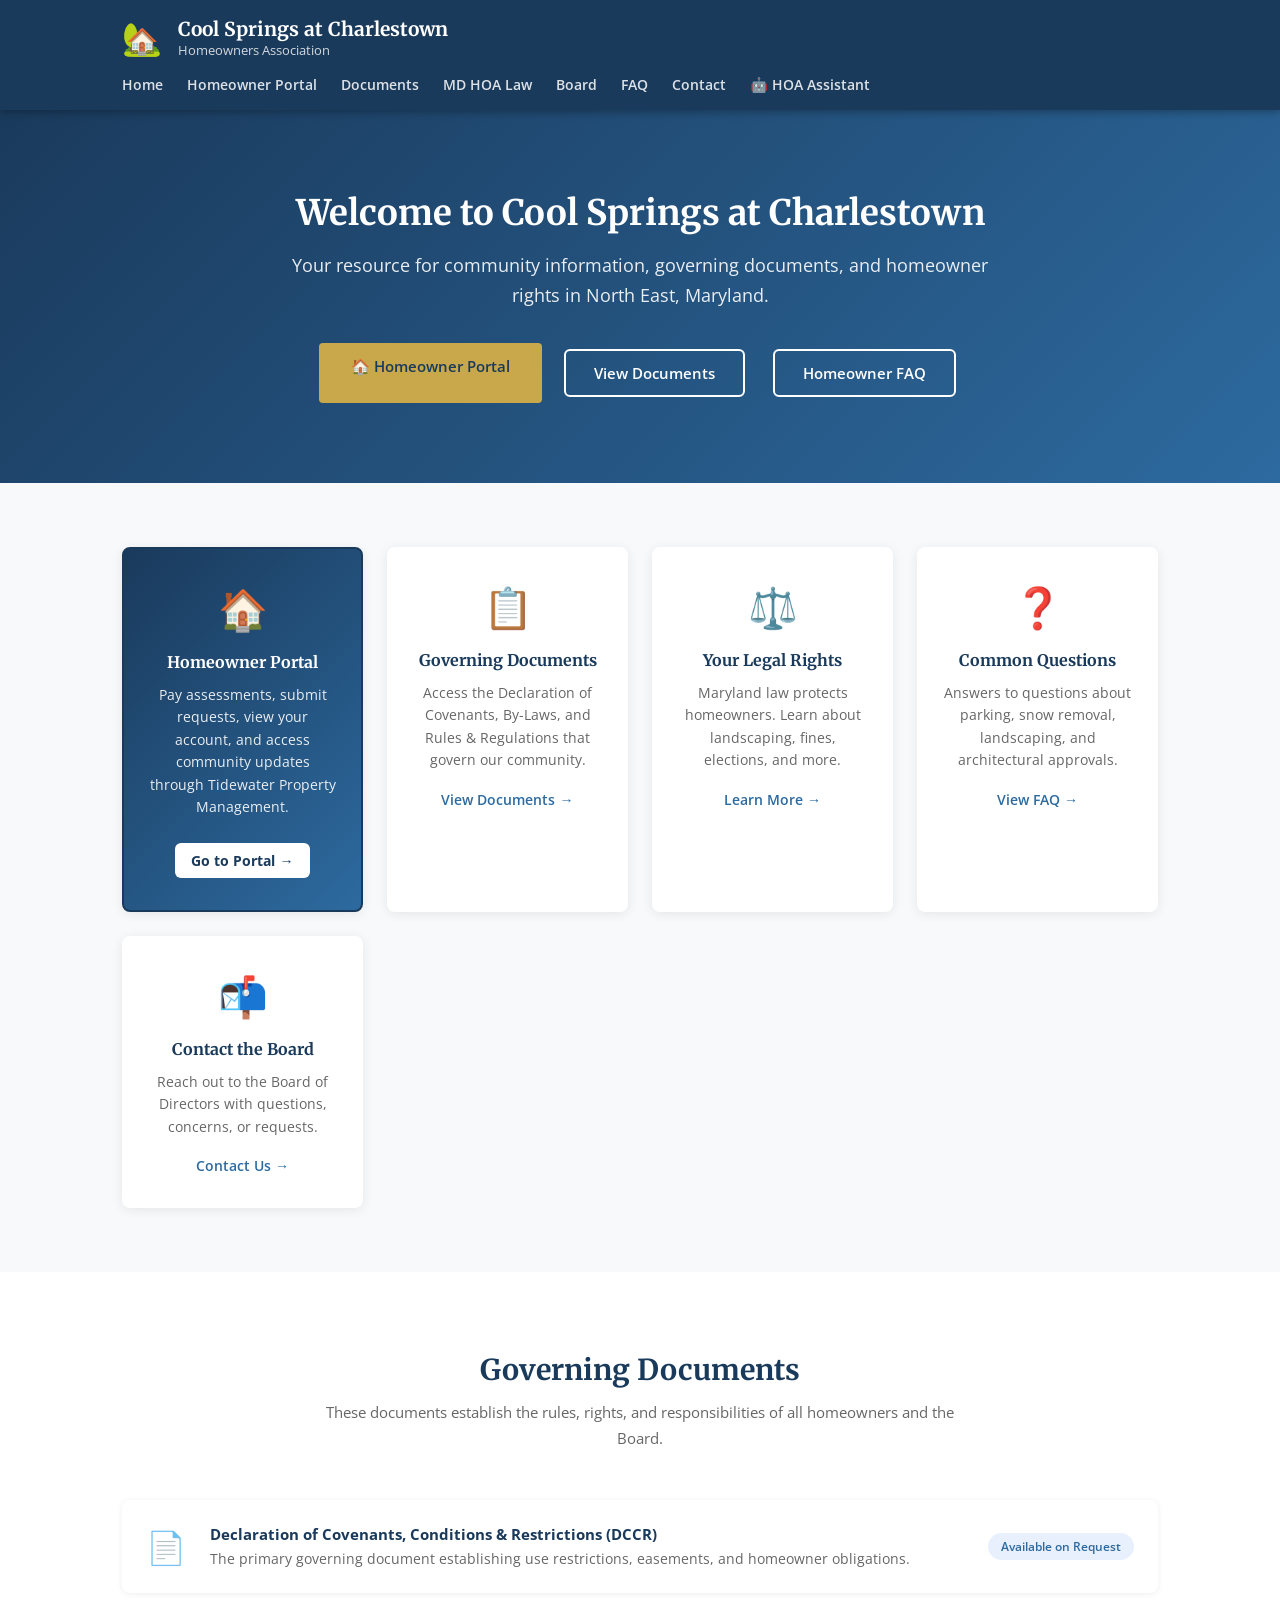
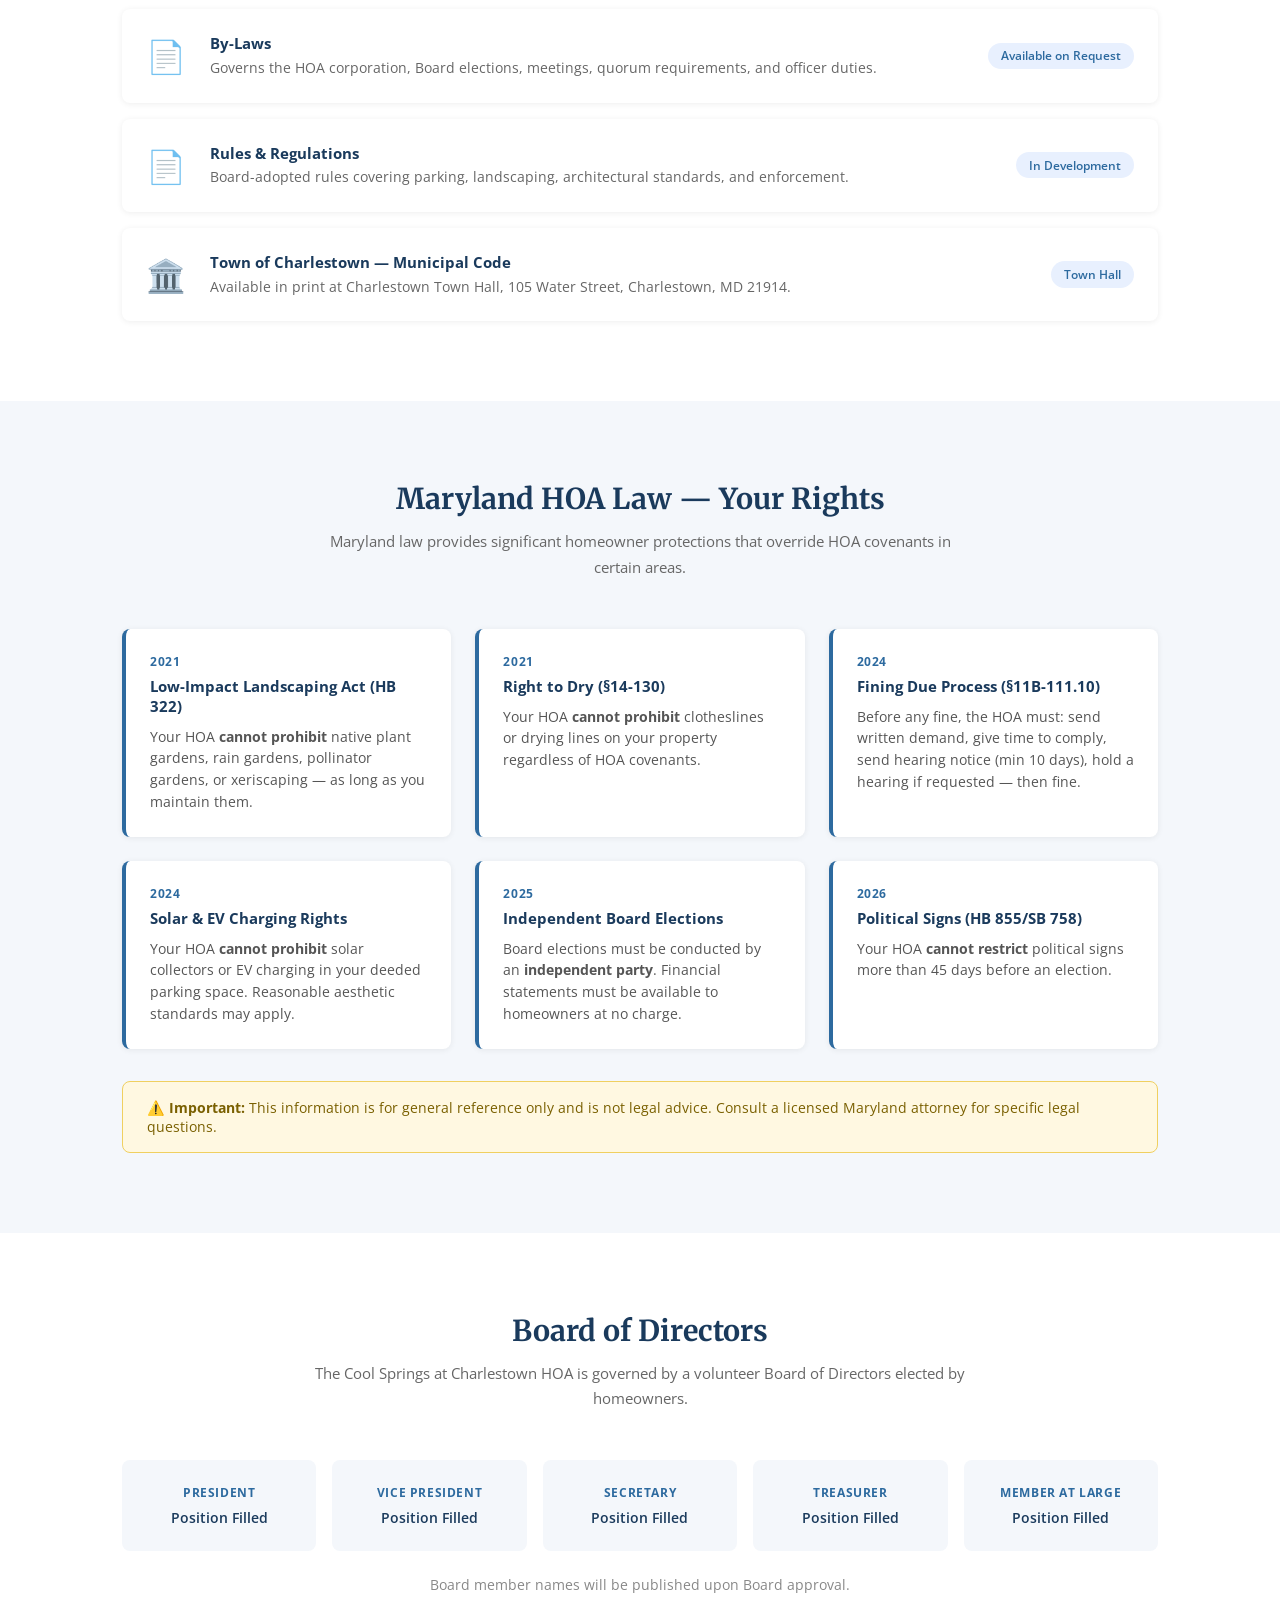
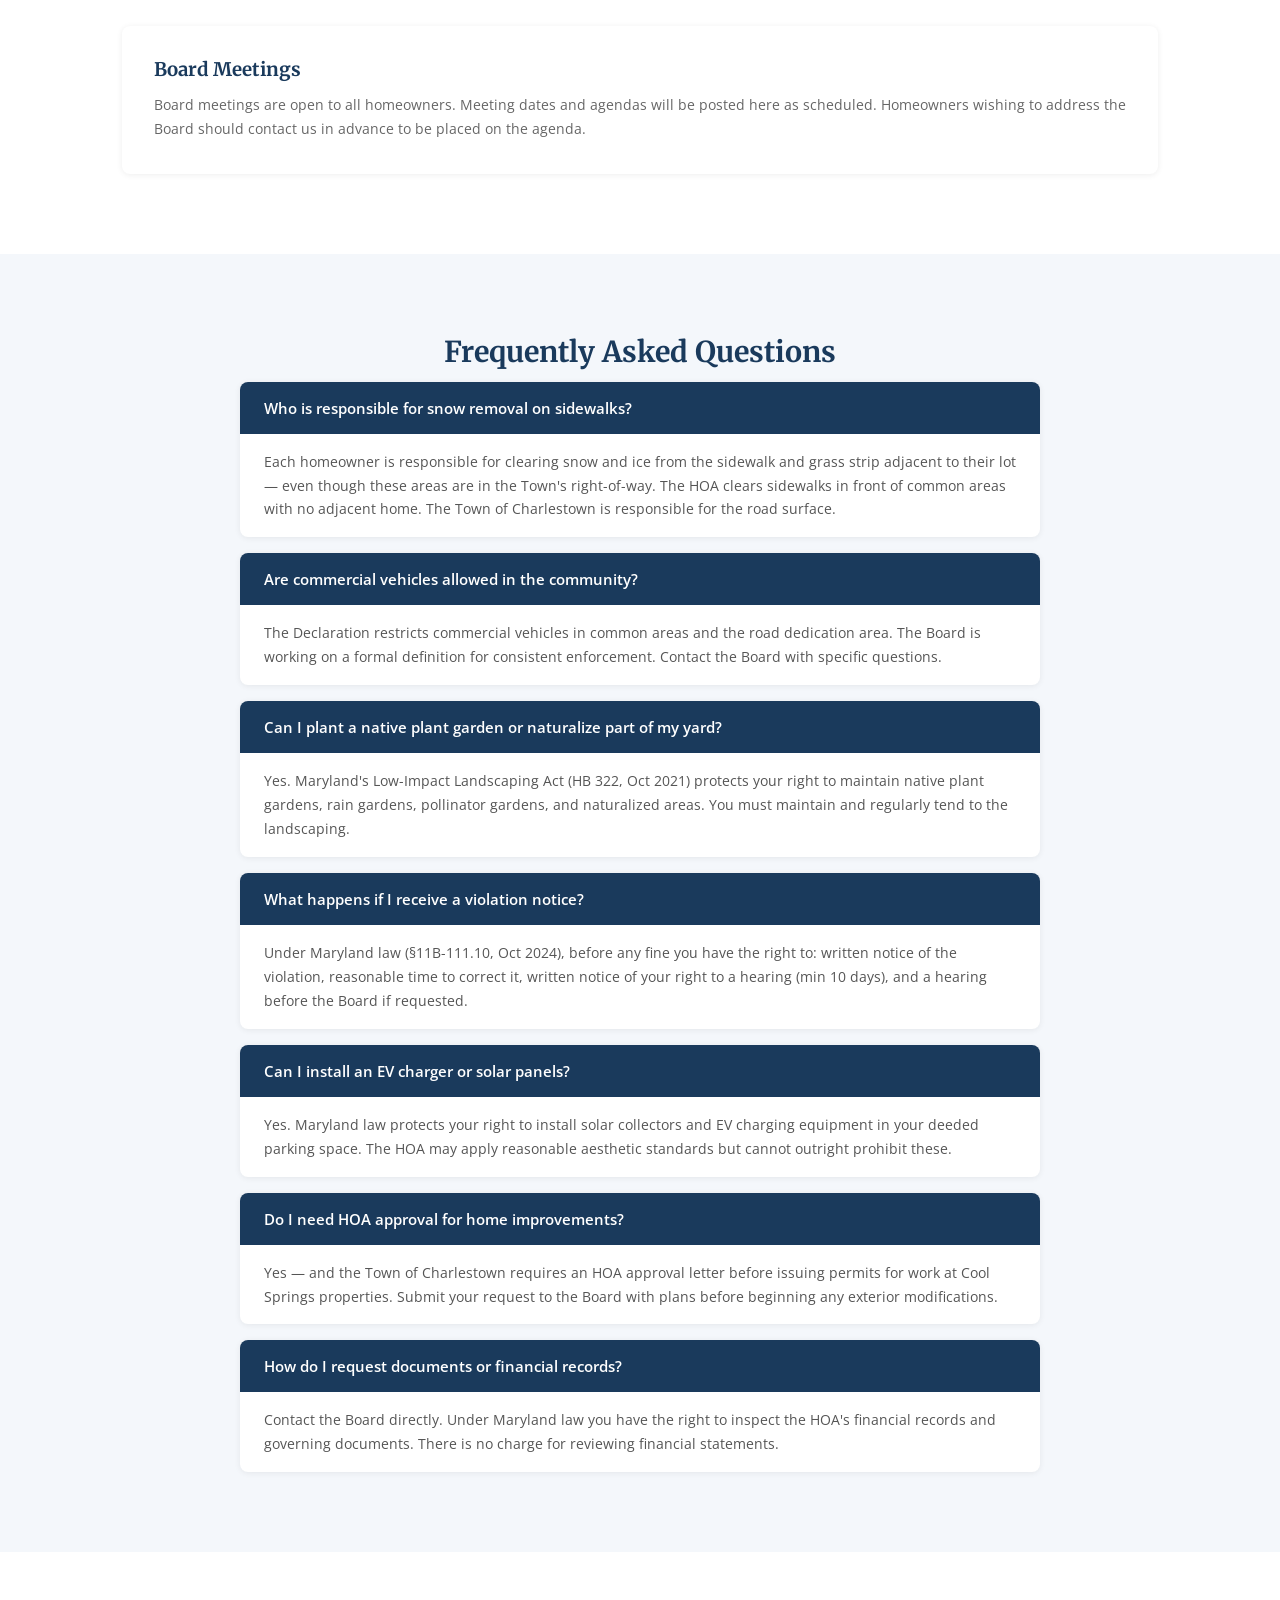
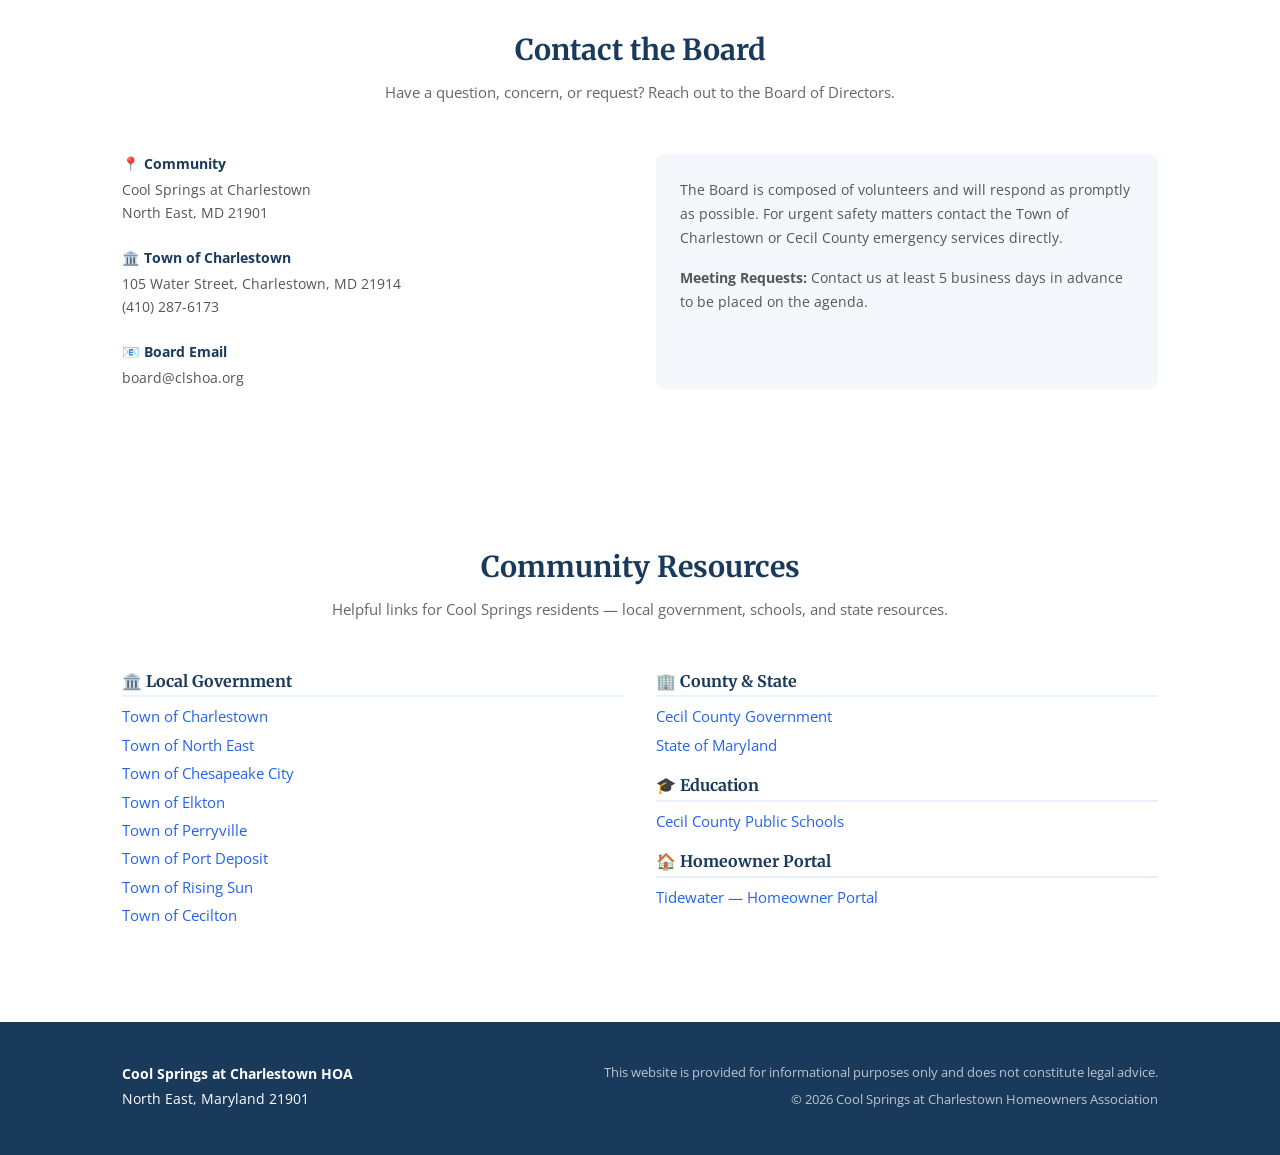
==== commit a941e809: "Add HOA AI Assistant chatbot with Cloudflare Function" ====
--- a/index.html
+++ b/index.html
@@ -25,6 +25,7 @@
       <a href="#board">Board</a>
       <a href="#faq">FAQ</a>
       <a href="#contact">Contact</a>
+      <a href="hoa-assistant.html">&#129302; HOA Assistant</a>
     </nav>
   </div>
 </header>
